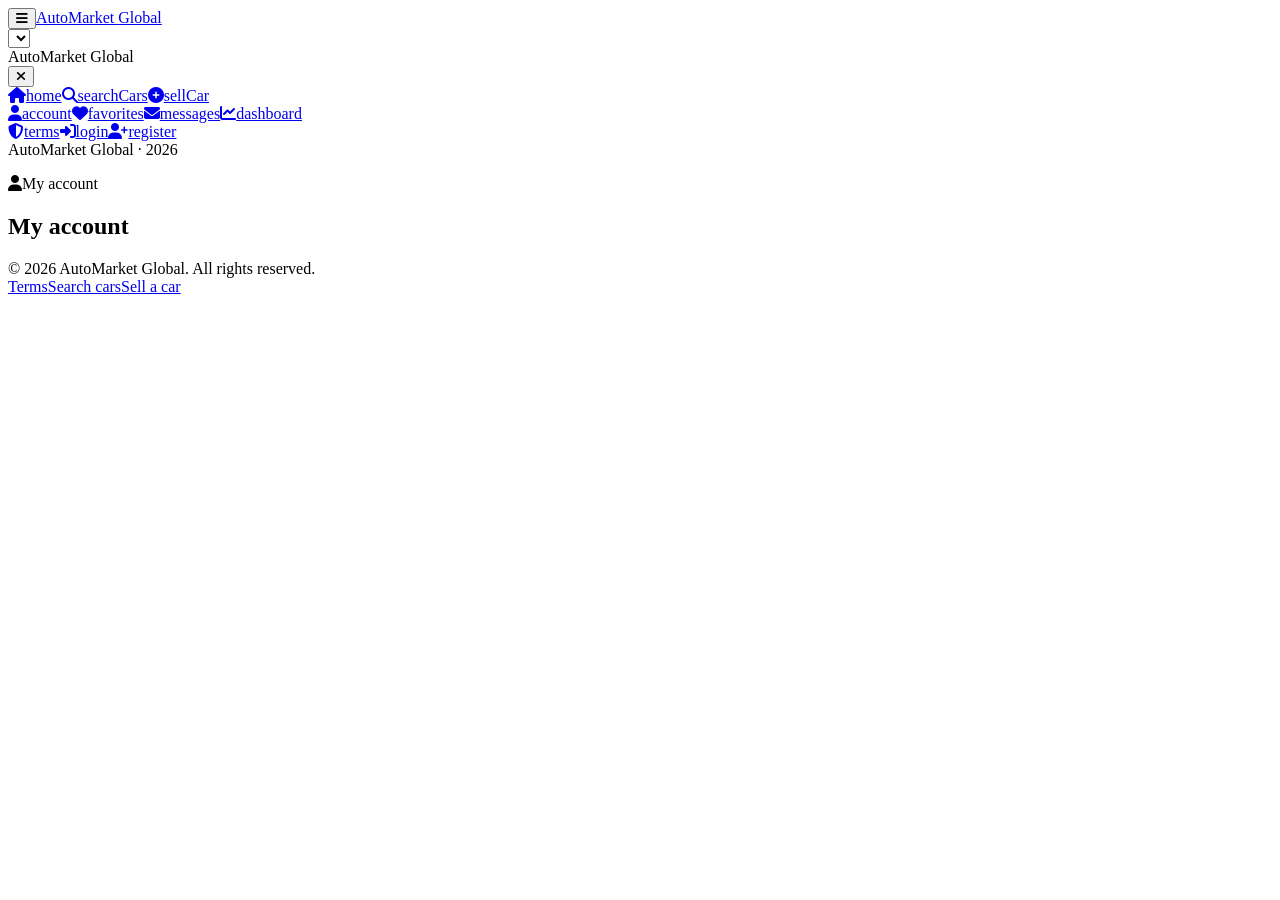
==== account.html @ 90300fc5 "Add files via upload" ====
<!DOCTYPE html><html lang="en" dir="ltr"><head><meta charset="UTF-8"><meta name="viewport" content="width=device-width, initial-scale=1.0"><title>My Account | AutoMarket Global</title><meta name="description" content="AutoMarket Global car marketplace by country."><link rel="stylesheet" href="assets/css/style.css"><link rel="stylesheet" href="https://cdnjs.cloudflare.com/ajax/libs/font-awesome/6.5.2/css/all.min.css"></head><body><header class="site-topbar"><div class="site-topbar-inner"><div class="topbar-left"><button class="menu-toggle" id="menuToggle" type="button" aria-label="Open menu" aria-controls="sidebar" aria-expanded="false"><i class="fa-solid fa-bars"></i></button><a class="logo" href="index.html" aria-label="AutoMarket Global home">AutoMarket <span>Global</span></a></div><div class="topbar-right"><select class="country-select" id="countrySelect" aria-label="Choose country"></select></div></div></header><div class="sidebar-backdrop" id="sidebarBackdrop"></div><aside class="sidebar" id="sidebar" aria-label="Main menu"><div class="sidebar-header"><div class="sidebar-title">AutoMarket <span>Global</span></div><button class="sidebar-close" id="sidebarClose" type="button" aria-label="Close menu"><i class="fa-solid fa-xmark"></i></button></div><nav class="sidebar-nav" aria-label="Main navigation"><a class="sidebar-link" href="index.html"><i class="fa-solid fa-house"></i><span data-i18n="home">home</span></a><a class="sidebar-link" href="search.html"><i class="fa-solid fa-magnifying-glass"></i><span data-i18n="searchCars">searchCars</span></a><a class="sidebar-link" href="sell.html"><i class="fa-solid fa-circle-plus"></i><span data-i18n="sellCar">sellCar</span></a><div class="sidebar-divider"></div><a class="sidebar-link active" href="account.html"><i class="fa-solid fa-user"></i><span data-i18n="account">account</span></a><a class="sidebar-link" href="favorites.html"><i class="fa-solid fa-heart"></i><span data-i18n="favorites">favorites</span></a><a class="sidebar-link" href="messages.html"><i class="fa-solid fa-envelope"></i><span data-i18n="messages">messages</span></a><a class="sidebar-link" href="dashboard.html"><i class="fa-solid fa-chart-line"></i><span data-i18n="dashboard">dashboard</span></a><div class="sidebar-divider"></div><a class="sidebar-link" href="terms.html"><i class="fa-solid fa-shield-halved"></i><span data-i18n="terms">terms</span></a><a class="sidebar-link" href="login.html"><i class="fa-solid fa-right-to-bracket"></i><span data-i18n="login">login</span></a><a class="sidebar-link" href="register.html"><i class="fa-solid fa-user-plus"></i><span data-i18n="register">register</span></a></nav><div class="sidebar-footer">AutoMarket Global · 2026</div></aside><main class="page"><section class="page-header"><p class="eyebrow"><i class="fa-solid fa-user"></i><span data-i18n="account">My account</span></p><h1 data-i18n="accountTitle">My account</h1></section><section class="panel-card" id="accountBox"></section></main><footer class="site-footer"><div class="site-footer-inner"><div>© 2026 AutoMarket Global. All rights reserved.</div><div class="footer-links"><a href="terms.html" data-i18n="terms">Terms</a><a href="search.html" data-i18n="searchCars">Search cars</a><a href="sell.html" data-i18n="sellCar">Sell a car</a></div></div></footer><script src="assets/js/core.js"></script></body></html>
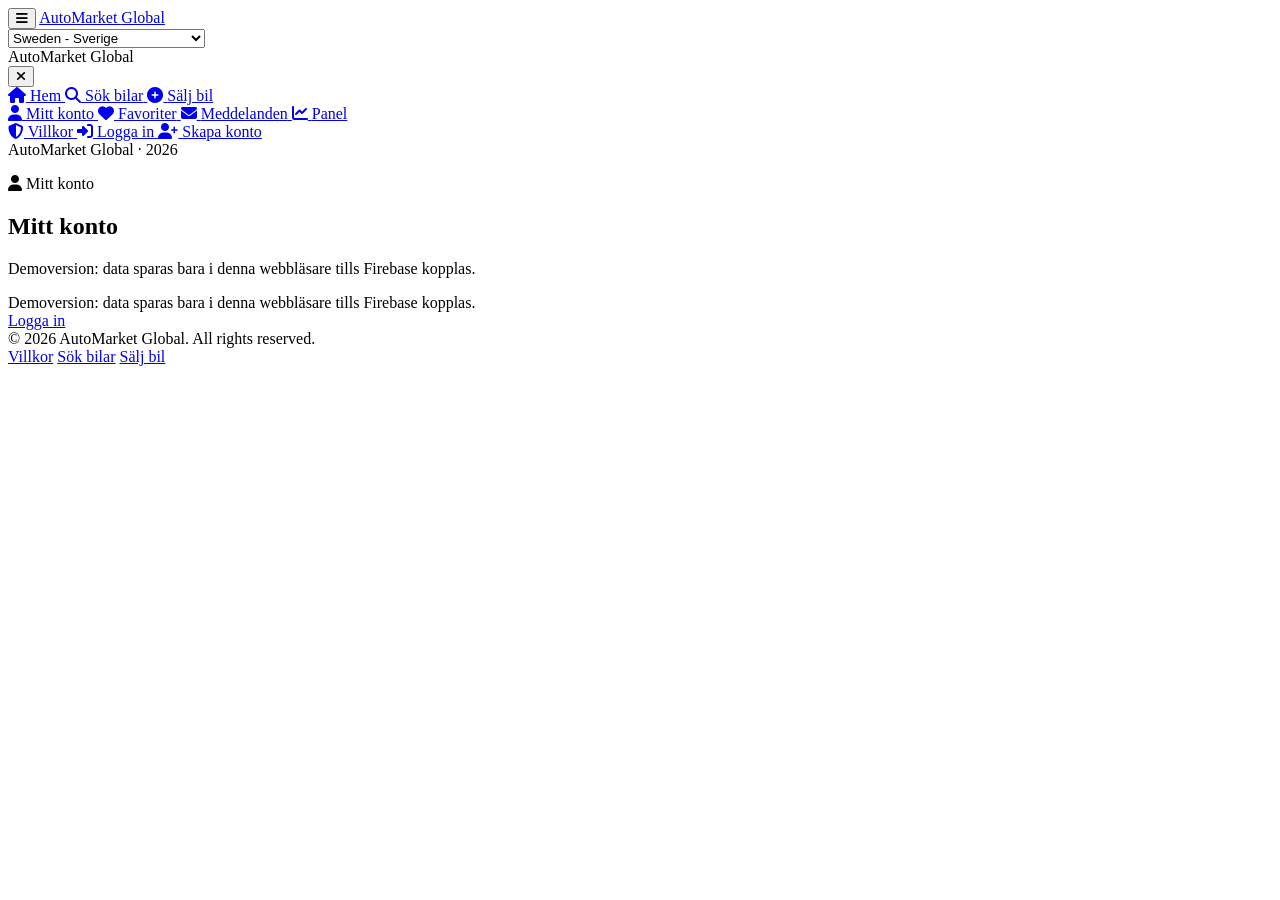
==== commit 83ae3761: "Update account.html" ====
--- a/account.html
+++ b/account.html
@@ -1 +1,171 @@
-<!DOCTYPE html><html lang="en" dir="ltr"><head><meta charset="UTF-8"><meta name="viewport" content="width=device-width, initial-scale=1.0"><title>My Account | AutoMarket Global</title><meta name="description" content="AutoMarket Global car marketplace by country."><link rel="stylesheet" href="assets/css/style.css"><link rel="stylesheet" href="https://cdnjs.cloudflare.com/ajax/libs/font-awesome/6.5.2/css/all.min.css"></head><body><header class="site-topbar"><div class="site-topbar-inner"><div class="topbar-left"><button class="menu-toggle" id="menuToggle" type="button" aria-label="Open menu" aria-controls="sidebar" aria-expanded="false"><i class="fa-solid fa-bars"></i></button><a class="logo" href="index.html" aria-label="AutoMarket Global home">AutoMarket <span>Global</span></a></div><div class="topbar-right"><select class="country-select" id="countrySelect" aria-label="Choose country"></select></div></div></header><div class="sidebar-backdrop" id="sidebarBackdrop"></div><aside class="sidebar" id="sidebar" aria-label="Main menu"><div class="sidebar-header"><div class="sidebar-title">AutoMarket <span>Global</span></div><button class="sidebar-close" id="sidebarClose" type="button" aria-label="Close menu"><i class="fa-solid fa-xmark"></i></button></div><nav class="sidebar-nav" aria-label="Main navigation"><a class="sidebar-link" href="index.html"><i class="fa-solid fa-house"></i><span data-i18n="home">home</span></a><a class="sidebar-link" href="search.html"><i class="fa-solid fa-magnifying-glass"></i><span data-i18n="searchCars">searchCars</span></a><a class="sidebar-link" href="sell.html"><i class="fa-solid fa-circle-plus"></i><span data-i18n="sellCar">sellCar</span></a><div class="sidebar-divider"></div><a class="sidebar-link active" href="account.html"><i class="fa-solid fa-user"></i><span data-i18n="account">account</span></a><a class="sidebar-link" href="favorites.html"><i class="fa-solid fa-heart"></i><span data-i18n="favorites">favorites</span></a><a class="sidebar-link" href="messages.html"><i class="fa-solid fa-envelope"></i><span data-i18n="messages">messages</span></a><a class="sidebar-link" href="dashboard.html"><i class="fa-solid fa-chart-line"></i><span data-i18n="dashboard">dashboard</span></a><div class="sidebar-divider"></div><a class="sidebar-link" href="terms.html"><i class="fa-solid fa-shield-halved"></i><span data-i18n="terms">terms</span></a><a class="sidebar-link" href="login.html"><i class="fa-solid fa-right-to-bracket"></i><span data-i18n="login">login</span></a><a class="sidebar-link" href="register.html"><i class="fa-solid fa-user-plus"></i><span data-i18n="register">register</span></a></nav><div class="sidebar-footer">AutoMarket Global · 2026</div></aside><main class="page"><section class="page-header"><p class="eyebrow"><i class="fa-solid fa-user"></i><span data-i18n="account">My account</span></p><h1 data-i18n="accountTitle">My account</h1></section><section class="panel-card" id="accountBox"></section></main><footer class="site-footer"><div class="site-footer-inner"><div>© 2026 AutoMarket Global. All rights reserved.</div><div class="footer-links"><a href="terms.html" data-i18n="terms">Terms</a><a href="search.html" data-i18n="searchCars">Search cars</a><a href="sell.html" data-i18n="sellCar">Sell a car</a></div></div></footer><script src="assets/js/core.js"></script></body></html>+<!DOCTYPE html>
+<html lang="en" dir="ltr">
+<head>
+  <meta charset="UTF-8" />
+  <meta name="viewport" content="width=device-width, initial-scale=1.0" />
+
+  <title>My Account | AutoMarket Global</title>
+
+  <meta
+    name="description"
+    content="Manage your AutoMarket Global account, listings, favorites, and messages."
+  />
+
+  <link rel="stylesheet" href="assets/css/style.css" />
+
+  <link
+    rel="stylesheet"
+    href="https://cdnjs.cloudflare.com/ajax/libs/font-awesome/6.5.2/css/all.min.css"
+  />
+</head>
+
+<body>
+  <!-- Header -->
+  <header class="site-topbar">
+    <div class="site-topbar-inner">
+      <div class="topbar-left">
+        <button
+          class="menu-toggle"
+          id="menuToggle"
+          type="button"
+          aria-label="Open menu"
+          aria-controls="sidebar"
+          aria-expanded="false"
+        >
+          <i class="fa-solid fa-bars"></i>
+        </button>
+
+        <a class="logo" href="index.html" aria-label="AutoMarket Global home">
+          AutoMarket <span>Global</span>
+        </a>
+      </div>
+
+      <div class="topbar-right">
+        <select
+          class="country-select"
+          id="countrySelect"
+          aria-label="Choose country"
+        ></select>
+      </div>
+    </div>
+  </header>
+
+  <!-- Sidebar backdrop -->
+  <div class="sidebar-backdrop" id="sidebarBackdrop"></div>
+
+  <!-- Sidebar -->
+  <aside class="sidebar" id="sidebar" aria-label="Main menu">
+    <div class="sidebar-header">
+      <div class="sidebar-title">
+        AutoMarket <span>Global</span>
+      </div>
+
+      <button
+        class="sidebar-close"
+        id="sidebarClose"
+        type="button"
+        aria-label="Close menu"
+      >
+        <i class="fa-solid fa-xmark"></i>
+      </button>
+    </div>
+
+    <nav class="sidebar-nav" aria-label="Main navigation">
+      <a class="sidebar-link" href="index.html">
+        <i class="fa-solid fa-house"></i>
+        <span data-i18n="home">Home</span>
+      </a>
+
+      <a class="sidebar-link" href="search.html">
+        <i class="fa-solid fa-magnifying-glass"></i>
+        <span data-i18n="searchCars">Search cars</span>
+      </a>
+
+      <a class="sidebar-link" href="sell.html">
+        <i class="fa-solid fa-circle-plus"></i>
+        <span data-i18n="sellCar">Sell a car</span>
+      </a>
+
+      <div class="sidebar-divider"></div>
+
+      <a class="sidebar-link active" href="account.html">
+        <i class="fa-solid fa-user"></i>
+        <span data-i18n="account">My account</span>
+      </a>
+
+      <a class="sidebar-link" href="favorites.html">
+        <i class="fa-solid fa-heart"></i>
+        <span data-i18n="favorites">Favorites</span>
+      </a>
+
+      <a class="sidebar-link" href="messages.html">
+        <i class="fa-solid fa-envelope"></i>
+        <span data-i18n="messages">Messages</span>
+      </a>
+
+      <a class="sidebar-link" href="dashboard.html">
+        <i class="fa-solid fa-chart-line"></i>
+        <span data-i18n="dashboard">Dashboard</span>
+      </a>
+
+      <div class="sidebar-divider"></div>
+
+      <a class="sidebar-link" href="terms.html">
+        <i class="fa-solid fa-shield-halved"></i>
+        <span data-i18n="terms">Terms</span>
+      </a>
+
+      <a class="sidebar-link" href="login.html">
+        <i class="fa-solid fa-right-to-bracket"></i>
+        <span data-i18n="login">Login</span>
+      </a>
+
+      <a class="sidebar-link" href="register.html">
+        <i class="fa-solid fa-user-plus"></i>
+        <span data-i18n="register">Create account</span>
+      </a>
+    </nav>
+
+    <div class="sidebar-footer">
+      AutoMarket Global · 2026
+    </div>
+  </aside>
+
+  <!-- Main page -->
+  <main class="page">
+    <section class="page-header">
+      <p class="eyebrow">
+        <i class="fa-solid fa-user"></i>
+        <span data-i18n="account">My account</span>
+      </p>
+
+      <h1 data-i18n="accountTitle">My account</h1>
+
+      <p class="subtitle" data-i18n="demoNotice">
+        Demo version: data is saved only in this browser until Firebase is connected.
+      </p>
+    </section>
+
+    <section class="panel-card" id="accountBox">
+      <!-- Account info will be loaded by core.js -->
+    </section>
+  </main>
+
+  <!-- Footer -->
+  <footer class="site-footer">
+    <div class="site-footer-inner">
+      <div>
+        © 2026 AutoMarket Global. All rights reserved.
+      </div>
+
+      <div class="footer-links">
+        <a href="terms.html" data-i18n="terms">Terms</a>
+        <a href="search.html" data-i18n="searchCars">Search cars</a>
+        <a href="sell.html" data-i18n="sellCar">Sell a car</a>
+      </div>
+    </div>
+  </footer>
+
+  <script src="assets/js/core.js"></script>
+</body>
+</html>
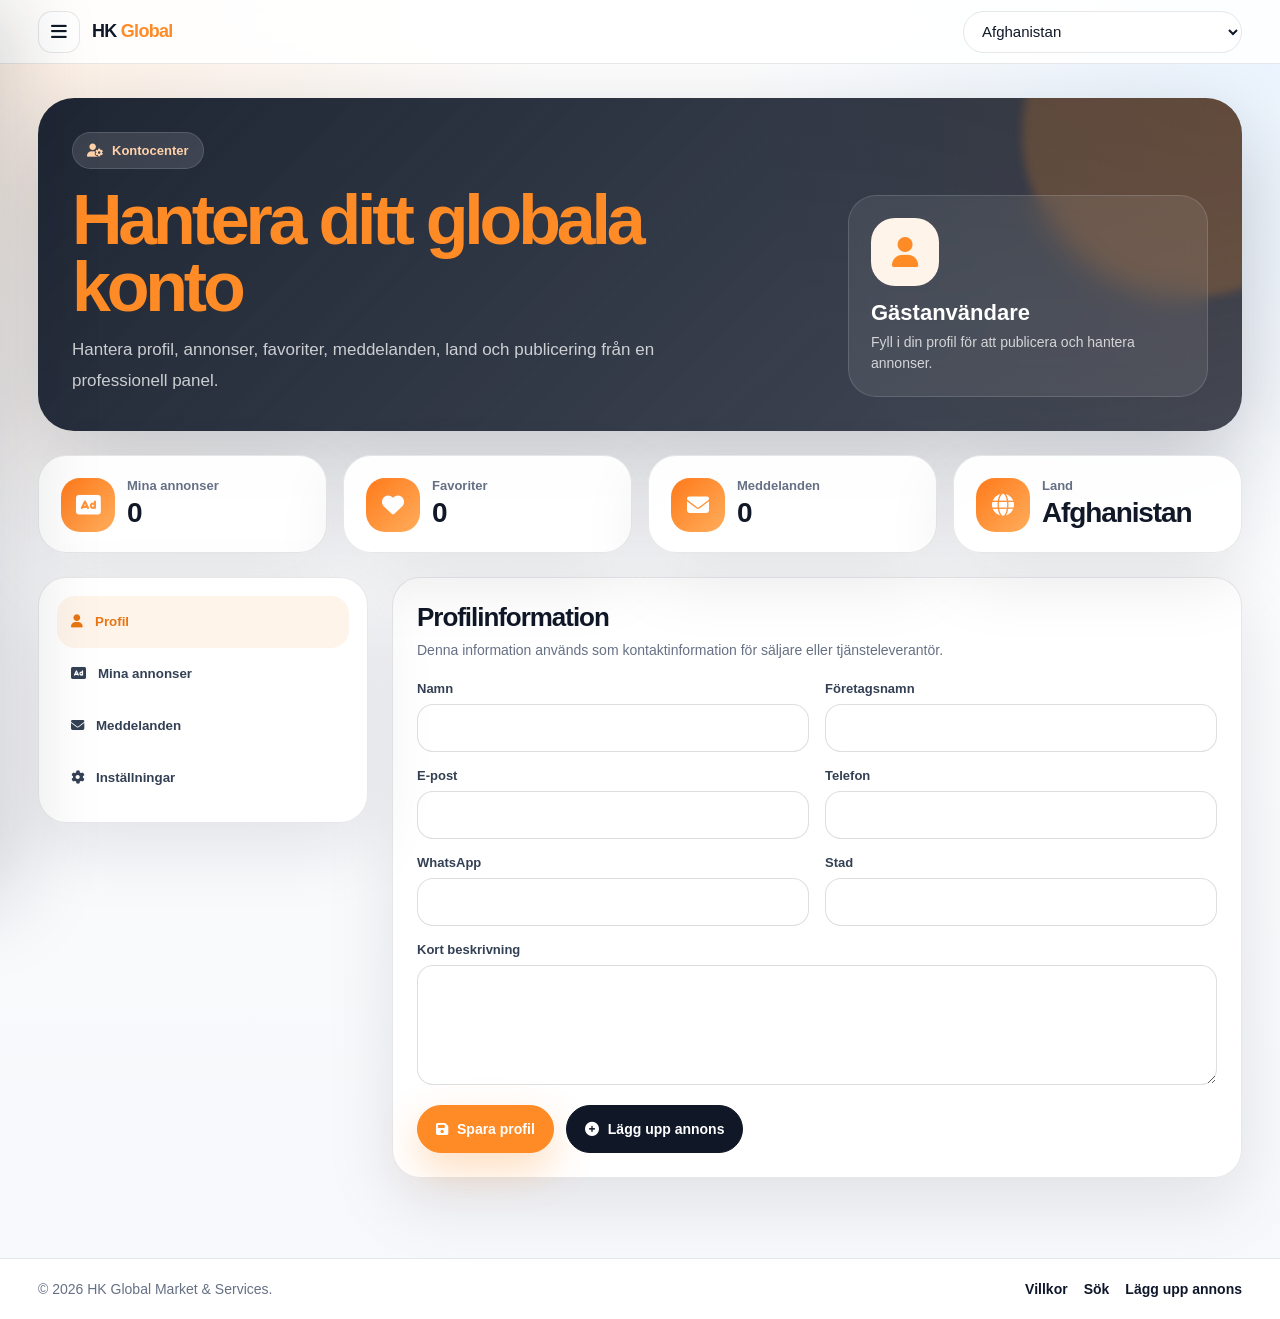
==== commit a0245cd2: "Update account.html" ====
--- a/account.html
+++ b/account.html
@@ -4,12 +4,8 @@
   <meta charset="UTF-8" />
   <meta name="viewport" content="width=device-width, initial-scale=1.0" />
 
-  <title>My Account | AutoMarket Global</title>
-
-  <meta
-    name="description"
-    content="Manage your AutoMarket Global account, listings, favorites, and messages."
-  />
+  <title>My Account | HK Global Market & Services</title>
+  <meta name="description" content="Manage profile, ads, messages, favorites, and account settings." />
 
   <link rel="stylesheet" href="assets/css/style.css" />
 
@@ -17,60 +13,731 @@
     rel="stylesheet"
     href="https://cdnjs.cloudflare.com/ajax/libs/font-awesome/6.5.2/css/all.min.css"
   />
+
+  <style>
+    :root {
+      --orange: #ff8b26;
+      --orange-dark: #e87512;
+      --dark: #101828;
+      --muted: #667085;
+      --line: rgba(16, 24, 40, 0.1);
+      --soft: #f8fafc;
+      --white: #ffffff;
+      --shadow: 0 24px 70px rgba(16, 24, 40, 0.1);
+      --radius: 28px;
+    }
+
+    * {
+      box-sizing: border-box;
+    }
+
+    body {
+      margin: 0;
+      font-family: Arial, Helvetica, sans-serif;
+      background:
+        radial-gradient(circle at top left, rgba(255, 139, 38, 0.12), transparent 30%),
+        radial-gradient(circle at top right, rgba(46, 144, 250, 0.1), transparent 30%),
+        linear-gradient(180deg, #ffffff 0%, #f7f8fb 100%);
+      color: var(--dark);
+    }
+
+    body[dir="rtl"] {
+      direction: rtl;
+      text-align: right;
+    }
+
+    a {
+      color: inherit;
+      text-decoration: none;
+    }
+
+    button,
+    input,
+    select,
+    textarea {
+      font-family: inherit;
+    }
+
+    .topbar {
+      position: sticky;
+      top: 0;
+      z-index: 50;
+      height: 64px;
+      background: rgba(255, 255, 255, 0.88);
+      backdrop-filter: blur(18px);
+      border-bottom: 1px solid var(--line);
+    }
+
+    .topbar-inner {
+      height: 100%;
+      max-width: 1240px;
+      margin: 0 auto;
+      padding: 0 18px;
+      display: flex;
+      align-items: center;
+      justify-content: space-between;
+      gap: 14px;
+    }
+
+    .top-left,
+    .top-right {
+      display: flex;
+      align-items: center;
+      gap: 12px;
+    }
+
+    .menu-toggle,
+    .sidebar-close {
+      width: 42px;
+      height: 42px;
+      border-radius: 14px;
+      border: 1px solid var(--line);
+      background: #fff;
+      cursor: pointer;
+      display: grid;
+      place-items: center;
+      color: var(--dark);
+    }
+
+    .brand {
+      font-size: 18px;
+      font-weight: 900;
+      letter-spacing: -0.04em;
+      white-space: nowrap;
+    }
+
+    .brand span {
+      color: var(--orange);
+    }
+
+    .top-country {
+      min-width: 220px;
+      max-width: 320px;
+      height: 42px;
+      border-radius: 999px;
+      border: 1px solid var(--line);
+      padding: 0 14px;
+      background: #fff;
+      color: var(--dark);
+      outline: none;
+    }
+
+    .sidebar-backdrop {
+      position: fixed;
+      inset: 0;
+      background: rgba(16, 24, 40, 0.42);
+      z-index: 80;
+      opacity: 0;
+      pointer-events: none;
+      transition: 0.25s ease;
+    }
+
+    .sidebar-backdrop.open {
+      opacity: 1;
+      pointer-events: auto;
+    }
+
+    .sidebar {
+      position: fixed;
+      top: 0;
+      bottom: 0;
+      left: 0;
+      width: 320px;
+      background: #fff;
+      z-index: 90;
+      transform: translateX(-105%);
+      transition: 0.25s ease;
+      box-shadow: 30px 0 80px rgba(16, 24, 40, 0.18);
+      display: flex;
+      flex-direction: column;
+    }
+
+    body[dir="rtl"] .sidebar {
+      left: auto;
+      right: 0;
+      transform: translateX(105%);
+      box-shadow: -30px 0 80px rgba(16, 24, 40, 0.18);
+    }
+
+    .sidebar.open {
+      transform: translateX(0);
+    }
+
+    .sidebar-header {
+      padding: 20px;
+      border-bottom: 1px solid var(--line);
+      display: flex;
+      align-items: center;
+      justify-content: space-between;
+    }
+
+    .sidebar-title {
+      font-size: 20px;
+      font-weight: 900;
+    }
+
+    .sidebar-title span {
+      color: var(--orange);
+    }
+
+    .sidebar-nav {
+      padding: 18px;
+      display: grid;
+      gap: 8px;
+      overflow: auto;
+    }
+
+    .sidebar-link {
+      display: flex;
+      align-items: center;
+      gap: 12px;
+      padding: 13px 14px;
+      border-radius: 16px;
+      color: #344054;
+      font-weight: 800;
+    }
+
+    .sidebar-link:hover,
+    .sidebar-link.active {
+      background: #fff4ea;
+      color: var(--orange-dark);
+    }
+
+    .sidebar-divider {
+      height: 1px;
+      background: var(--line);
+      margin: 8px 0;
+    }
+
+    .sidebar-footer {
+      margin-top: auto;
+      padding: 18px 20px;
+      border-top: 1px solid var(--line);
+      color: var(--muted);
+      font-size: 13px;
+    }
+
+    .page {
+      max-width: 1240px;
+      margin: 0 auto;
+      padding: 34px 18px 80px;
+    }
+
+    .hero {
+      border-radius: 36px;
+      background:
+        linear-gradient(135deg, rgba(16, 24, 40, 0.94), rgba(16, 24, 40, 0.78)),
+        radial-gradient(circle at top right, rgba(255, 139, 38, 0.35), transparent 38%);
+      color: #fff;
+      padding: 34px;
+      box-shadow: 0 32px 90px rgba(16, 24, 40, 0.24);
+      display: grid;
+      grid-template-columns: minmax(0, 1fr) 360px;
+      gap: 24px;
+      align-items: end;
+      overflow: hidden;
+      position: relative;
+      margin-bottom: 24px;
+    }
+
+    .hero::after {
+      content: "";
+      position: absolute;
+      width: 330px;
+      height: 330px;
+      border-radius: 50%;
+      right: -110px;
+      top: -130px;
+      background: rgba(255, 139, 38, 0.2);
+      filter: blur(4px);
+    }
+
+    body[dir="rtl"] .hero::after {
+      right: auto;
+      left: -110px;
+    }
+
+    .hero-content,
+    .profile-mini {
+      position: relative;
+      z-index: 2;
+    }
+
+    .badge {
+      display: inline-flex;
+      align-items: center;
+      gap: 9px;
+      padding: 10px 14px;
+      border-radius: 999px;
+      background: rgba(255, 255, 255, 0.12);
+      color: #ffd2aa;
+      font-size: 13px;
+      font-weight: 900;
+      margin-bottom: 18px;
+    }
+
+    .hero h1 {
+      margin: 0 0 14px;
+      font-size: clamp(34px, 6vw, 70px);
+      line-height: 0.96;
+      letter-spacing: -0.06em;
+    }
+
+    .hero h1 span {
+      color: var(--orange);
+    }
+
+    .hero p {
+      margin: 0;
+      color: rgba(255, 255, 255, 0.76);
+      line-height: 1.8;
+      font-size: 17px;
+      max-width: 720px;
+    }
+
+    .profile-mini {
+      border: 1px solid rgba(255, 255, 255, 0.14);
+      background: rgba(255, 255, 255, 0.08);
+      border-radius: 28px;
+      padding: 22px;
+      backdrop-filter: blur(14px);
+    }
+
+    .avatar {
+      width: 68px;
+      height: 68px;
+      border-radius: 24px;
+      background: #fff4ea;
+      color: var(--orange);
+      display: grid;
+      place-items: center;
+      font-size: 30px;
+      margin-bottom: 14px;
+    }
+
+    .profile-mini h2 {
+      margin: 0 0 6px;
+      font-size: 22px;
+    }
+
+    .profile-mini p {
+      font-size: 14px;
+      line-height: 1.5;
+    }
+
+    .stats-grid {
+      display: grid;
+      grid-template-columns: repeat(4, minmax(0, 1fr));
+      gap: 16px;
+      margin-bottom: 24px;
+    }
+
+    .stat-card,
+    .panel {
+      background: rgba(255, 255, 255, 0.94);
+      border: 1px solid var(--line);
+      border-radius: var(--radius);
+      box-shadow: var(--shadow);
+    }
+
+    .stat-card {
+      padding: 22px;
+      display: flex;
+      align-items: center;
+      gap: 14px;
+    }
+
+    .stat-icon {
+      width: 52px;
+      height: 52px;
+      border-radius: 18px;
+      background: #fff4ea;
+      color: var(--orange);
+      display: grid;
+      place-items: center;
+      font-size: 22px;
+      flex: 0 0 auto;
+    }
+
+    .stat-card span {
+      display: block;
+      color: var(--muted);
+      font-size: 13px;
+      font-weight: 800;
+      margin-bottom: 4px;
+    }
+
+    .stat-card strong {
+      font-size: 28px;
+      letter-spacing: -0.04em;
+    }
+
+    .account-layout {
+      display: grid;
+      grid-template-columns: 330px minmax(0, 1fr);
+      gap: 24px;
+      align-items: start;
+    }
+
+    .tabs-panel {
+      position: sticky;
+      top: 84px;
+      padding: 18px;
+    }
+
+    .tab-btn {
+      width: 100%;
+      min-height: 52px;
+      border: 0;
+      border-radius: 18px;
+      background: transparent;
+      color: #344054;
+      display: flex;
+      align-items: center;
+      gap: 12px;
+      padding: 0 14px;
+      cursor: pointer;
+      font-weight: 900;
+      text-align: start;
+    }
+
+    .tab-btn.active,
+    .tab-btn:hover {
+      background: #fff4ea;
+      color: var(--orange-dark);
+    }
+
+    .content-panel {
+      padding: 24px;
+      display: none;
+    }
+
+    .content-panel.active {
+      display: block;
+    }
+
+    .panel-title {
+      display: flex;
+      justify-content: space-between;
+      gap: 16px;
+      align-items: flex-start;
+      margin-bottom: 20px;
+      flex-wrap: wrap;
+    }
+
+    .panel-title h2 {
+      margin: 0 0 6px;
+      font-size: 26px;
+      letter-spacing: -0.04em;
+    }
+
+    .panel-title p {
+      margin: 0;
+      color: var(--muted);
+      line-height: 1.6;
+      font-size: 14px;
+    }
+
+    .form-grid {
+      display: grid;
+      grid-template-columns: repeat(2, minmax(0, 1fr));
+      gap: 16px;
+    }
+
+    .field {
+      display: grid;
+      gap: 8px;
+    }
+
+    .field.full {
+      grid-column: 1 / -1;
+    }
+
+    .field label {
+      font-size: 13px;
+      font-weight: 900;
+      color: #344054;
+    }
+
+    .field input,
+    .field select,
+    .field textarea {
+      width: 100%;
+      border: 1px solid rgba(16, 24, 40, 0.14);
+      border-radius: 16px;
+      padding: 13px 15px;
+      min-height: 48px;
+      outline: none;
+      background: #fff;
+      color: var(--dark);
+      font-size: 14px;
+    }
+
+    .field textarea {
+      min-height: 120px;
+      resize: vertical;
+      line-height: 1.7;
+    }
+
+    .field input:focus,
+    .field select:focus,
+    .field textarea:focus {
+      border-color: var(--orange);
+      box-shadow: 0 0 0 4px rgba(255, 139, 38, 0.12);
+    }
+
+    .actions {
+      display: flex;
+      gap: 12px;
+      flex-wrap: wrap;
+      margin-top: 20px;
+    }
+
+    .btn {
+      min-height: 48px;
+      border-radius: 999px;
+      border: 1px solid var(--line);
+      padding: 0 18px;
+      display: inline-flex;
+      align-items: center;
+      justify-content: center;
+      gap: 9px;
+      cursor: pointer;
+      font-weight: 900;
+      background: #fff;
+      color: var(--dark);
+    }
+
+    .btn.primary {
+      background: var(--orange);
+      border-color: var(--orange);
+      color: #fff;
+      box-shadow: 0 16px 40px rgba(255, 139, 38, 0.3);
+    }
+
+    .btn.dark {
+      background: var(--dark);
+      border-color: var(--dark);
+      color: #fff;
+    }
+
+    .btn.danger {
+      background: #fef3f2;
+      color: #b42318;
+      border-color: #fecdca;
+    }
+
+    .message {
+      display: none;
+      padding: 14px 16px;
+      border-radius: 16px;
+      margin-bottom: 18px;
+      font-weight: 900;
+      line-height: 1.5;
+    }
+
+    .message.show {
+      display: block;
+    }
+
+    .message.success {
+      background: #ecfdf3;
+      color: #027a48;
+      border: 1px solid #abefc6;
+    }
+
+    .message.error {
+      background: #fef3f2;
+      color: #b42318;
+      border: 1px solid #fecdca;
+    }
+
+    .ads-list,
+    .messages-list {
+      display: grid;
+      gap: 14px;
+    }
+
+    .ad-card,
+    .message-card {
+      border: 1px solid var(--line);
+      border-radius: 22px;
+      background: #fff;
+      padding: 16px;
+      display: grid;
+      grid-template-columns: 72px minmax(0, 1fr) auto;
+      gap: 14px;
+      align-items: center;
+    }
+
+    .ad-icon,
+    .message-icon {
+      width: 72px;
+      height: 72px;
+      border-radius: 20px;
+      background: #fff4ea;
+      color: var(--orange);
+      display: grid;
+      place-items: center;
+      font-size: 28px;
+    }
+
+    .ad-card h3,
+    .message-card h3 {
+      margin: 0 0 6px;
+      font-size: 18px;
+    }
+
+    .ad-card p,
+    .message-card p {
+      margin: 0;
+      color: var(--muted);
+      line-height: 1.5;
+      font-size: 14px;
+    }
+
+    .ad-price {
+      font-weight: 950;
+      color: var(--orange);
+      white-space: nowrap;
+    }
+
+    .empty-box {
+      border: 1px dashed rgba(16, 24, 40, 0.18);
+      background: #fff;
+      border-radius: 24px;
+      padding: 34px;
+      text-align: center;
+      color: var(--muted);
+    }
+
+    .empty-box i {
+      display: block;
+      color: var(--orange);
+      font-size: 42px;
+      margin-bottom: 12px;
+    }
+
+    .empty-box h3 {
+      margin: 0 0 8px;
+      color: var(--dark);
+      font-size: 22px;
+    }
+
+    .empty-box p {
+      margin: 0 0 18px;
+      line-height: 1.7;
+    }
+
+    .footer {
+      border-top: 1px solid var(--line);
+      background: #fff;
+      color: var(--muted);
+    }
+
+    .footer-inner {
+      max-width: 1240px;
+      margin: 0 auto;
+      padding: 22px 18px;
+      display: flex;
+      justify-content: space-between;
+      gap: 14px;
+      flex-wrap: wrap;
+      font-size: 14px;
+    }
+
+    .footer-links {
+      display: flex;
+      gap: 16px;
+      font-weight: 800;
+      color: var(--dark);
+    }
+
+    body.menu-open {
+      overflow: hidden;
+    }
+
+    @media (max-width: 980px) {
+      .hero,
+      .account-layout {
+        grid-template-columns: 1fr;
+      }
+
+      .tabs-panel {
+        position: static;
+      }
+
+      .stats-grid {
+        grid-template-columns: repeat(2, minmax(0, 1fr));
+      }
+    }
+
+    @media (max-width: 620px) {
+      .top-country {
+        min-width: 150px;
+        max-width: 180px;
+        font-size: 12px;
+      }
+
+      .brand {
+        font-size: 15px;
+      }
+
+      .page {
+        padding-top: 24px;
+      }
+
+      .hero {
+        padding: 22px;
+        border-radius: 28px;
+      }
+
+      .stats-grid,
+      .form-grid {
+        grid-template-columns: 1fr;
+      }
+
+      .ad-card,
+      .message-card {
+        grid-template-columns: 1fr;
+      }
+
+      .ad-price {
+        white-space: normal;
+      }
+    }
+  </style>
 </head>
 
 <body>
-  <!-- Header -->
-  <header class="site-topbar">
-    <div class="site-topbar-inner">
-      <div class="topbar-left">
-        <button
-          class="menu-toggle"
-          id="menuToggle"
-          type="button"
-          aria-label="Open menu"
-          aria-controls="sidebar"
-          aria-expanded="false"
-        >
+  <header class="topbar">
+    <div class="topbar-inner">
+      <div class="top-left">
+        <button class="menu-toggle" id="menuToggle" type="button" aria-label="Open menu">
           <i class="fa-solid fa-bars"></i>
         </button>
 
-        <a class="logo" href="index.html" aria-label="AutoMarket Global home">
-          AutoMarket <span>Global</span>
-        </a>
+        <a class="brand" href="index.html">HK <span>Global</span></a>
       </div>
 
-      <div class="topbar-right">
-        <select
-          class="country-select"
-          id="countrySelect"
-          aria-label="Choose country"
-        ></select>
+      <div class="top-right">
+        <select class="top-country" id="countrySelect" aria-label="Choose country"></select>
       </div>
     </div>
   </header>
 
-  <!-- Sidebar backdrop -->
   <div class="sidebar-backdrop" id="sidebarBackdrop"></div>
 
-  <!-- Sidebar -->
-  <aside class="sidebar" id="sidebar" aria-label="Main menu">
+  <aside class="sidebar" id="sidebar">
     <div class="sidebar-header">
-      <div class="sidebar-title">
-        AutoMarket <span>Global</span>
-      </div>
-
-      <button
-        class="sidebar-close"
-        id="sidebarClose"
-        type="button"
-        aria-label="Close menu"
-      >
+      <div class="sidebar-title">HK <span>Global</span></div>
+
+      <button class="sidebar-close" id="sidebarClose" type="button" aria-label="Close menu">
         <i class="fa-solid fa-xmark"></i>
       </button>
     </div>
 
-    <nav class="sidebar-nav" aria-label="Main navigation">
+    <nav class="sidebar-nav">
       <a class="sidebar-link" href="index.html">
         <i class="fa-solid fa-house"></i>
         <span data-i18n="home">Home</span>
@@ -78,15 +745,13 @@
 
       <a class="sidebar-link" href="search.html">
         <i class="fa-solid fa-magnifying-glass"></i>
-        <span data-i18n="searchCars">Search cars</span>
+        <span data-i18n="search">Search</span>
       </a>
 
       <a class="sidebar-link" href="sell.html">
         <i class="fa-solid fa-circle-plus"></i>
-        <span data-i18n="sellCar">Sell a car</span>
+        <span data-i18n="postAd">Post ad</span>
       </a>
-
-      <div class="sidebar-divider"></div>
 
       <a class="sidebar-link active" href="account.html">
         <i class="fa-solid fa-user"></i>
@@ -126,46 +791,735 @@
       </a>
     </nav>
 
-    <div class="sidebar-footer">
-      AutoMarket Global · 2026
-    </div>
+    <div class="sidebar-footer">HK Global Market & Services · 2026</div>
   </aside>
 
-  <!-- Main page -->
   <main class="page">
-    <section class="page-header">
-      <p class="eyebrow">
-        <i class="fa-solid fa-user"></i>
-        <span data-i18n="account">My account</span>
-      </p>
-
-      <h1 data-i18n="accountTitle">My account</h1>
-
-      <p class="subtitle" data-i18n="demoNotice">
-        Demo version: data is saved only in this browser until Firebase is connected.
-      </p>
+    <section class="hero">
+      <div class="hero-content">
+        <div class="badge">
+          <i class="fa-solid fa-user-gear"></i>
+          <span data-i18n="accountCenter">Account center</span>
+        </div>
+
+        <h1>
+          <span data-i18n="heroTitleA">Manage your</span>
+          <span data-i18n="heroTitleB">global account</span>
+        </h1>
+
+        <p data-i18n="heroText">
+          Control your profile, ads, favorites, messages, country, and publishing activity from one professional dashboard.
+        </p>
+      </div>
+
+      <div class="profile-mini">
+        <div class="avatar">
+          <i class="fa-solid fa-user"></i>
+        </div>
+
+        <h2 id="miniName">Guest user</h2>
+        <p id="miniInfo">Complete your profile to publish and manage ads.</p>
+      </div>
     </section>
 
-    <section class="panel-card" id="accountBox">
-      <!-- Account info will be loaded by core.js -->
+    <section class="stats-grid">
+      <div class="stat-card">
+        <div class="stat-icon">
+          <i class="fa-solid fa-rectangle-ad"></i>
+        </div>
+        <div>
+          <span data-i18n="myAds">My ads</span>
+          <strong id="adsCount">0</strong>
+        </div>
+      </div>
+
+      <div class="stat-card">
+        <div class="stat-icon">
+          <i class="fa-solid fa-heart"></i>
+        </div>
+        <div>
+          <span data-i18n="favorites">Favorites</span>
+          <strong id="favoritesCount">0</strong>
+        </div>
+      </div>
+
+      <div class="stat-card">
+        <div class="stat-icon">
+          <i class="fa-solid fa-envelope"></i>
+        </div>
+        <div>
+          <span data-i18n="messages">Messages</span>
+          <strong id="messagesCount">0</strong>
+        </div>
+      </div>
+
+      <div class="stat-card">
+        <div class="stat-icon">
+          <i class="fa-solid fa-globe"></i>
+        </div>
+        <div>
+          <span data-i18n="country">Country</span>
+          <strong id="countryStat">-</strong>
+        </div>
+      </div>
+    </section>
+
+    <section class="account-layout">
+      <aside class="panel tabs-panel">
+        <button class="tab-btn active" type="button" data-tab="profile">
+          <i class="fa-solid fa-user"></i>
+          <span data-i18n="profile">Profile</span>
+        </button>
+
+        <button class="tab-btn" type="button" data-tab="ads">
+          <i class="fa-solid fa-rectangle-ad"></i>
+          <span data-i18n="myAds">My ads</span>
+        </button>
+
+        <button class="tab-btn" type="button" data-tab="messages">
+          <i class="fa-solid fa-envelope"></i>
+          <span data-i18n="messages">Messages</span>
+        </button>
+
+        <button class="tab-btn" type="button" data-tab="settings">
+          <i class="fa-solid fa-gear"></i>
+          <span data-i18n="settings">Settings</span>
+        </button>
+      </aside>
+
+      <section class="panel content-panel active" id="profilePanel">
+        <div class="panel-title">
+          <div>
+            <h2 data-i18n="profileTitle">Profile information</h2>
+            <p data-i18n="profileText">This information is used as seller or service provider contact information.</p>
+          </div>
+        </div>
+
+        <div class="message" id="profileMessage"></div>
+
+        <form id="profileForm">
+          <div class="form-grid">
+            <div class="field">
+              <label for="name" data-i18n="name">Name</label>
+              <input id="name" name="name" type="text" />
+            </div>
+
+            <div class="field">
+              <label for="businessName" data-i18n="businessName">Business name</label>
+              <input id="businessName" name="businessName" type="text" />
+            </div>
+
+            <div class="field">
+              <label for="email" data-i18n="email">Email</label>
+              <input id="email" name="email" type="email" />
+            </div>
+
+            <div class="field">
+              <label for="phone" data-i18n="phone">Phone</label>
+              <input id="phone" name="phone" type="tel" />
+            </div>
+
+            <div class="field">
+              <label for="whatsapp">WhatsApp</label>
+              <input id="whatsapp" name="whatsapp" type="tel" />
+            </div>
+
+            <div class="field">
+              <label for="city" data-i18n="city">City</label>
+              <input id="city" name="city" type="text" />
+            </div>
+
+            <div class="field full">
+              <label for="bio" data-i18n="bio">Short description</label>
+              <textarea id="bio" name="bio"></textarea>
+            </div>
+          </div>
+
+          <div class="actions">
+            <button class="btn primary" type="submit">
+              <i class="fa-solid fa-floppy-disk"></i>
+              <span data-i18n="saveProfile">Save profile</span>
+            </button>
+
+            <a class="btn dark" href="sell.html">
+              <i class="fa-solid fa-circle-plus"></i>
+              <span data-i18n="postAd">Post ad</span>
+            </a>
+          </div>
+        </form>
+      </section>
+
+      <section class="panel content-panel" id="adsPanel">
+        <div class="panel-title">
+          <div>
+            <h2 data-i18n="myAdsTitle">My published ads</h2>
+            <p data-i18n="myAdsText">Ads saved on this browser will appear here.</p>
+          </div>
+
+          <a class="btn primary" href="sell.html">
+            <i class="fa-solid fa-plus"></i>
+            <span data-i18n="newAd">New ad</span>
+          </a>
+        </div>
+
+        <div class="ads-list" id="adsList"></div>
+      </section>
+
+      <section class="panel content-panel" id="messagesPanel">
+        <div class="panel-title">
+          <div>
+            <h2 data-i18n="messagesTitle">Messages</h2>
+            <p data-i18n="messagesText">Contact requests and customer messages will appear here.</p>
+          </div>
+        </div>
+
+        <div class="messages-list" id="messagesList"></div>
+      </section>
+
+      <section class="panel content-panel" id="settingsPanel">
+        <div class="panel-title">
+          <div>
+            <h2 data-i18n="settingsTitle">Account settings</h2>
+            <p data-i18n="settingsText">Manage local data, preferred country, and browser-saved account information.</p>
+          </div>
+        </div>
+
+        <div class="message" id="settingsMessage"></div>
+
+        <div class="form-grid">
+          <div class="field">
+            <label for="settingsCountry" data-i18n="country">Country</label>
+            <select id="settingsCountry"></select>
+          </div>
+
+          <div class="field">
+            <label for="settingsLanguage" data-i18n="language">Language</label>
+            <select id="settingsLanguage">
+              <option value="en">English</option>
+              <option value="ar">العربية</option>
+              <option value="sv">Svenska</option>
+            </select>
+          </div>
+        </div>
+
+        <div class="actions">
+          <button class="btn primary" id="saveSettingsBtn" type="button">
+            <i class="fa-solid fa-floppy-disk"></i>
+            <span data-i18n="saveSettings">Save settings</span>
+          </button>
+
+          <button class="btn danger" id="clearAccountBtn" type="button">
+            <i class="fa-solid fa-trash"></i>
+            <span data-i18n="clearAccount">Clear account data</span>
+          </button>
+        </div>
+      </section>
     </section>
   </main>
 
-  <!-- Footer -->
-  <footer class="site-footer">
-    <div class="site-footer-inner">
-      <div>
-        © 2026 AutoMarket Global. All rights reserved.
-      </div>
+  <footer class="footer">
+    <div class="footer-inner">
+      <div>© 2026 HK Global Market & Services.</div>
 
       <div class="footer-links">
         <a href="terms.html" data-i18n="terms">Terms</a>
-        <a href="search.html" data-i18n="searchCars">Search cars</a>
-        <a href="sell.html" data-i18n="sellCar">Sell a car</a>
+        <a href="search.html" data-i18n="search">Search</a>
+        <a href="sell.html" data-i18n="postAd">Post ad</a>
       </div>
     </div>
   </footer>
 
-  <script src="assets/js/core.js"></script>
+  <script src="assets/js/countries.js"></script>
+
+  <script>
+    (function () {
+      "use strict";
+
+      const STORAGE = {
+        country: "amg_country_code",
+        countryLabel: "amg_country_label",
+        lang: "amg_country_lang",
+        user: "hk_global_user",
+        listings: "hk_global_market_listings",
+        favorites: "hk_global_favorites",
+        messages: "hk_global_messages"
+      };
+
+      const $ = (selector, scope = document) => scope.querySelector(selector);
+      const $$ = (selector, scope = document) => Array.from(scope.querySelectorAll(selector));
+
+      const FALLBACK_COUNTRIES = [
+        { code: "SE", labels: { en: "Sweden", ar: "السويد", sv: "Sverige" }, lang: "sv", currency: "SEK" },
+        { code: "DE", labels: { en: "Germany", ar: "ألمانيا", sv: "Tyskland" }, lang: "de", currency: "EUR" },
+        { code: "SY", labels: { en: "Syria", ar: "سوريا", sv: "Syrien" }, lang: "ar", currency: "USD" },
+        { code: "TR", labels: { en: "Türkiye", ar: "تركيا", sv: "Turkiet" }, lang: "tr", currency: "TRY" },
+        { code: "AE", labels: { en: "United Arab Emirates", ar: "الإمارات", sv: "Förenade Arabemiraten" }, lang: "ar", currency: "AED" }
+      ];
+
+      const DICT = {
+        en: {
+          home: "Home", search: "Search", postAd: "Post ad", account: "My account",
+          favorites: "Favorites", messages: "Messages", dashboard: "Dashboard",
+          terms: "Terms", login: "Login", register: "Create account",
+          accountCenter: "Account center", heroTitleA: "Manage your", heroTitleB: "global account",
+          heroText: "Control your profile, ads, favorites, messages, country, and publishing activity from one professional dashboard.",
+          myAds: "My ads", country: "Country", profile: "Profile", settings: "Settings",
+          profileTitle: "Profile information", profileText: "This information is used as seller or service provider contact information.",
+          name: "Name", businessName: "Business name", email: "Email", phone: "Phone", city: "City",
+          bio: "Short description", saveProfile: "Save profile", myAdsTitle: "My published ads",
+          myAdsText: "Ads saved on this browser will appear here.", newAd: "New ad",
+          messagesTitle: "Messages", messagesText: "Contact requests and customer messages will appear here.",
+          settingsTitle: "Account settings", settingsText: "Manage local data, preferred country, and browser-saved account information.",
+          language: "Language", saveSettings: "Save settings", clearAccount: "Clear account data",
+          saved: "Saved successfully.", cleared: "Account data cleared.", noAds: "No ads yet",
+          noAdsText: "Publish your first ad to see it here.", noMessages: "No messages yet",
+          noMessagesText: "Messages from visitors will appear here.", view: "View", edit: "Edit",
+          guest: "Guest user", completeProfile: "Complete your profile to publish and manage ads."
+        },
+
+        ar: {
+          home: "الرئيسية", search: "البحث", postAd: "نشر إعلان", account: "حسابي",
+          favorites: "المفضلة", messages: "الرسائل", dashboard: "لوحة التحكم",
+          terms: "الشروط", login: "تسجيل الدخول", register: "إنشاء حساب",
+          accountCenter: "مركز الحساب", heroTitleA: "إدارة", heroTitleB: "حسابك العالمي",
+          heroText: "تحكم بالملف الشخصي والإعلانات والمفضلة والرسائل والدولة ونشاط النشر من لوحة واحدة احترافية.",
+          myAds: "إعلاناتي", country: "الدولة", profile: "الملف الشخصي", settings: "الإعدادات",
+          profileTitle: "معلومات الملف الشخصي", profileText: "هذه المعلومات تُستخدم كمعلومات تواصل للبائع أو مقدم الخدمة.",
+          name: "الاسم", businessName: "اسم العمل", email: "البريد الإلكتروني", phone: "الهاتف", city: "المدينة",
+          bio: "وصف مختصر", saveProfile: "حفظ الملف", myAdsTitle: "إعلاناتي المنشورة",
+          myAdsText: "الإعلانات المحفوظة في هذا المتصفح ستظهر هنا.", newAd: "إعلان جديد",
+          messagesTitle: "الرسائل", messagesText: "طلبات التواصل ورسائل العملاء ستظهر هنا.",
+          settingsTitle: "إعدادات الحساب", settingsText: "إدارة البيانات المحلية والدولة المفضلة ومعلومات الحساب المحفوظة في المتصفح.",
+          language: "اللغة", saveSettings: "حفظ الإعدادات", clearAccount: "مسح بيانات الحساب",
+          saved: "تم الحفظ بنجاح.", cleared: "تم مسح بيانات الحساب.", noAds: "لا توجد إعلانات بعد",
+          noAdsText: "انشر أول إعلان ليظهر هنا.", noMessages: "لا توجد رسائل بعد",
+          noMessagesText: "رسائل الزوار ستظهر هنا.", view: "عرض", edit: "تعديل",
+          guest: "مستخدم زائر", completeProfile: "أكمل ملفك الشخصي لنشر الإعلانات وإدارتها."
+        },
+
+        sv: {
+          home: "Hem", search: "Sök", postAd: "Lägg upp annons", account: "Mitt konto",
+          favorites: "Favoriter", messages: "Meddelanden", dashboard: "Panel",
+          terms: "Villkor", login: "Logga in", register: "Skapa konto",
+          accountCenter: "Kontocenter", heroTitleA: "Hantera ditt", heroTitleB: "globala konto",
+          heroText: "Hantera profil, annonser, favoriter, meddelanden, land och publicering från en professionell panel.",
+          myAds: "Mina annonser", country: "Land", profile: "Profil", settings: "Inställningar",
+          profileTitle: "Profilinformation", profileText: "Denna information används som kontaktinformation för säljare eller tjänsteleverantör.",
+          name: "Namn", businessName: "Företagsnamn", email: "E-post", phone: "Telefon", city: "Stad",
+          bio: "Kort beskrivning", saveProfile: "Spara profil", myAdsTitle: "Mina publicerade annonser",
+          myAdsText: "Annonser sparade i denna webbläsare visas här.", newAd: "Ny annons",
+          messagesTitle: "Meddelanden", messagesText: "Kontaktförfrågningar och kundmeddelanden visas här.",
+          settingsTitle: "Kontoinställningar", settingsText: "Hantera lokal data, valt land och kontoinformation sparad i webbläsaren.",
+          language: "Språk", saveSettings: "Spara inställningar", clearAccount: "Rensa kontodata",
+          saved: "Sparat.", cleared: "Kontodata rensad.", noAds: "Inga annonser ännu",
+          noAdsText: "Publicera din första annons för att se den här.", noMessages: "Inga meddelanden ännu",
+          noMessagesText: "Meddelanden från besökare visas här.", view: "Visa", edit: "Redigera",
+          guest: "Gästanvändare", completeProfile: "Fyll i din profil för att publicera och hantera annonser."
+        },
+
+        de: {}, tr: {}, fr: {}, es: {}, it: {}, pt: {}, nl: {}
+      };
+
+      DICT.de = DICT.en;
+      DICT.tr = DICT.en;
+      DICT.fr = DICT.en;
+      DICT.es = DICT.en;
+      DICT.it = DICT.en;
+      DICT.pt = DICT.en;
+      DICT.nl = DICT.en;
+
+      function currentLang() {
+        return String(localStorage.getItem(STORAGE.lang) || "en").slice(0, 2).toLowerCase();
+      }
+
+      function t(key) {
+        const lang = currentLang();
+        return (DICT[lang] && DICT[lang][key]) || DICT.en[key] || key;
+      }
+
+      function getCountries() {
+        const external = window.AMG_COUNTRIES || window.COUNTRIES || window.countries || [];
+        return external.length ? external : FALLBACK_COUNTRIES;
+      }
+
+      function countryCode(country) {
+        return country?.code || country?.id || country?.iso2 || country?.value || "";
+      }
+
+      function countryLang(country) {
+        return String(country?.lang || country?.language || country?.defaultLang || "en").slice(0, 2).toLowerCase();
+      }
+
+      function localText(obj, fallback = "") {
+        const lang = currentLang();
+
+        if (!obj) return fallback;
+        if (typeof obj === "string") return obj;
+
+        if (obj.labels) return obj.labels[lang] || obj.labels.en || obj.labels.ar || fallback;
+        if (obj.names) return obj.names[lang] || obj.names.en || obj.names.ar || fallback;
+
+        return obj.name || fallback;
+      }
+
+      function getCountryByCode(code) {
+        const clean = String(code || "").toUpperCase();
+        return getCountries().find((c) => String(countryCode(c)).toUpperCase() === clean) || getCountries()[0];
+      }
+
+      function readJson(key, fallback) {
+        try {
+          const value = JSON.parse(localStorage.getItem(key) || "");
+          return value || fallback;
+        } catch {
+          return fallback;
+        }
+      }
+
+      function writeJson(key, value) {
+        localStorage.setItem(key, JSON.stringify(value));
+      }
+
+      function fillCountries() {
+        const countries = getCountries();
+        const saved = localStorage.getItem(STORAGE.country) || countryCode(countries[0]);
+
+        [$("#countrySelect"), $("#settingsCountry")].filter(Boolean).forEach((select) => {
+          select.innerHTML = "";
+
+          countries.forEach((country) => {
+            const option = document.createElement("option");
+            option.value = countryCode(country);
+            option.textContent = localText(country, countryCode(country));
+            select.appendChild(option);
+          });
+
+          select.value = saved;
+        });
+      }
+
+      function applyCountry(code) {
+        const country = getCountryByCode(code);
+        const codeValue = countryCode(country);
+        const lang = countryLang(country);
+        const label = localText(country, codeValue);
+
+        localStorage.setItem(STORAGE.country, codeValue);
+        localStorage.setItem(STORAGE.countryLabel, label);
+
+        if (!localStorage.getItem(STORAGE.lang)) {
+          localStorage.setItem(STORAGE.lang, lang);
+        }
+
+        document.documentElement.lang = currentLang();
+        document.documentElement.dir = currentLang() === "ar" ? "rtl" : "ltr";
+        document.body.setAttribute("dir", currentLang() === "ar" ? "rtl" : "ltr");
+
+        fillCountries();
+        applyTranslations();
+        refreshAccount();
+      }
+
+      function applyTranslations() {
+        $$("[data-i18n]").forEach((el) => {
+          el.textContent = t(el.dataset.i18n);
+        });
+
+        const lang = currentLang();
+        document.documentElement.lang = lang;
+        document.documentElement.dir = lang === "ar" ? "rtl" : "ltr";
+        document.body.setAttribute("dir", lang === "ar" ? "rtl" : "ltr");
+
+        $("#settingsLanguage").value = lang;
+      }
+
+      function getUser() {
+        return readJson(STORAGE.user, {
+          name: "",
+          businessName: "",
+          email: "",
+          phone: "",
+          whatsapp: "",
+          city: "",
+          bio: ""
+        });
+      }
+
+      function setProfileForm(user) {
+        $("#name").value = user.name || "";
+        $("#businessName").value = user.businessName || "";
+        $("#email").value = user.email || "";
+        $("#phone").value = user.phone || "";
+        $("#whatsapp").value = user.whatsapp || "";
+        $("#city").value = user.city || "";
+        $("#bio").value = user.bio || "";
+      }
+
+      function getProfileForm() {
+        return {
+          name: $("#name").value.trim(),
+          businessName: $("#businessName").value.trim(),
+          email: $("#email").value.trim(),
+          phone: $("#phone").value.trim(),
+          whatsapp: $("#whatsapp").value.trim(),
+          city: $("#city").value.trim(),
+          bio: $("#bio").value.trim()
+        };
+      }
+
+      function getListings() {
+        const keys = [
+          STORAGE.listings,
+          "amg_listings",
+          "amg_ads",
+          "automarket_listings",
+          "automarket_ads",
+          "hk_global_ads"
+        ];
+
+        let data = [];
+
+        keys.forEach((key) => {
+          const value = readJson(key, []);
+          if (Array.isArray(value)) data = data.concat(value);
+        });
+
+        return data;
+      }
+
+      function getFavorites() {
+        return readJson(STORAGE.favorites, []);
+      }
+
+      function getMessages() {
+        return readJson(STORAGE.messages, []);
+      }
+
+      function showMessage(id, text, type) {
+        const box = $("#" + id);
+        box.textContent = text;
+        box.className = "message show " + (type || "success");
+
+        setTimeout(() => {
+          box.className = "message";
+        }, 2500);
+      }
+
+      function formatPrice(item) {
+        const price = Number(item.price || 0);
+        if (!price) return "-";
+        return new Intl.NumberFormat(undefined, { maximumFractionDigits: 0 }).format(price) + " " + (item.currency || "");
+      }
+
+      function escapeHtml(value) {
+        return String(value || "")
+          .replaceAll("&", "&amp;")
+          .replaceAll("<", "&lt;")
+          .replaceAll(">", "&gt;")
+          .replaceAll('"', "&quot;")
+          .replaceAll("'", "&#039;");
+      }
+
+      function refreshAccount() {
+        const user = getUser();
+        const listings = getListings();
+        const favorites = getFavorites();
+        const messages = getMessages();
+        const countryLabel = localStorage.getItem(STORAGE.countryLabel) || "-";
+
+        $("#miniName").textContent = user.name || user.businessName || t("guest");
+        $("#miniInfo").textContent = user.city || user.email || t("completeProfile");
+
+        $("#adsCount").textContent = listings.length;
+        $("#favoritesCount").textContent = favorites.length;
+        $("#messagesCount").textContent = messages.length;
+        $("#countryStat").textContent = countryLabel;
+
+        setProfileForm(user);
+        renderAds(listings);
+        renderMessages(messages);
+      }
+
+      function renderAds(listings) {
+        const root = $("#adsList");
+
+        if (!listings.length) {
+          root.innerHTML = `
+            <div class="empty-box">
+              <i class="fa-solid fa-rectangle-ad"></i>
+              <h3>${escapeHtml(t("noAds"))}</h3>
+              <p>${escapeHtml(t("noAdsText"))}</p>
+              <a class="btn primary" href="sell.html">
+                <i class="fa-solid fa-circle-plus"></i>
+                ${escapeHtml(t("postAd"))}
+              </a>
+            </div>
+          `;
+          return;
+        }
+
+        root.innerHTML = listings.map((item, index) => {
+          const id = item.id || "stored-" + index;
+          const title = item.title || item.name || "Untitled ad";
+          const city = item.city || item.location || "";
+          const type = item.listingType || item.categoryId || item.category || "";
+
+          return `
+            <article class="ad-card">
+              <div class="ad-icon">
+                <i class="fa-solid fa-layer-group"></i>
+              </div>
+
+              <div>
+                <h3>${escapeHtml(title)}</h3>
+                <p>${escapeHtml(city)} · ${escapeHtml(type)}</p>
+              </div>
+
+              <div>
+                <div class="ad-price">${escapeHtml(formatPrice(item))}</div>
+                <div class="actions" style="margin-top:10px;">
+                  <a class="btn" href="details.html?id=${encodeURIComponent(id)}">${escapeHtml(t("view"))}</a>
+                </div>
+              </div>
+            </article>
+          `;
+        }).join("");
+      }
+
+      function renderMessages(messages) {
+        const root = $("#messagesList");
+
+        if (!messages.length) {
+          root.innerHTML = `
+            <div class="empty-box">
+              <i class="fa-solid fa-envelope-open-text"></i>
+              <h3>${escapeHtml(t("noMessages"))}</h3>
+              <p>${escapeHtml(t("noMessagesText"))}</p>
+            </div>
+          `;
+          return;
+        }
+
+        root.innerHTML = messages.map((msg) => {
+          return `
+            <article class="message-card">
+              <div class="message-icon">
+                <i class="fa-solid fa-envelope"></i>
+              </div>
+
+              <div>
+                <h3>${escapeHtml(msg.name || msg.sender || "Message")}</h3>
+                <p>${escapeHtml(msg.text || msg.message || "")}</p>
+              </div>
+
+              <div>
+                <a class="btn" href="messages.html">${escapeHtml(t("view"))}</a>
+              </div>
+            </article>
+          `;
+        }).join("");
+      }
+
+      function initTabs() {
+        $$(".tab-btn").forEach((btn) => {
+          btn.addEventListener("click", () => {
+            $$(".tab-btn").forEach((item) => item.classList.remove("active"));
+            btn.classList.add("active");
+
+            $$(".content-panel").forEach((panel) => panel.classList.remove("active"));
+            $("#" + btn.dataset.tab + "Panel").classList.add("active");
+          });
+        });
+      }
+
+      function initMenu() {
+        const toggle = $("#menuToggle");
+        const sidebar = $("#sidebar");
+        const close = $("#sidebarClose");
+        const backdrop = $("#sidebarBackdrop");
+
+        function open() {
+          sidebar.classList.add("open");
+          backdrop.classList.add("open");
+          document.body.classList.add("menu-open");
+        }
+
+        function shut() {
+          sidebar.classList.remove("open");
+          backdrop.classList.remove("open");
+          document.body.classList.remove("menu-open");
+        }
+
+        toggle.addEventListener("click", open);
+        close.addEventListener("click", shut);
+        backdrop.addEventListener("click", shut);
+
+        document.addEventListener("keydown", (event) => {
+          if (event.key === "Escape") shut();
+        });
+      }
+
+      function initForms() {
+        $("#profileForm").addEventListener("submit", (event) => {
+          event.preventDefault();
+
+          const user = getProfileForm();
+          writeJson(STORAGE.user, user);
+
+          refreshAccount();
+          showMessage("profileMessage", t("saved"), "success");
+        });
+
+        $("#saveSettingsBtn").addEventListener("click", () => {
+          const countryCodeValue = $("#settingsCountry").value;
+          const lang = $("#settingsLanguage").value;
+
+          localStorage.setItem(STORAGE.lang, lang);
+
+          const country = getCountryByCode(countryCodeValue);
+          localStorage.setItem(STORAGE.country, countryCode(country));
+          localStorage.setItem(STORAGE.countryLabel, localText(country, countryCode(country)));
+
+          applyTranslations();
+          fillCountries();
+          refreshAccount();
+
+          showMessage("settingsMessage", t("saved"), "success");
+        });
+
+        $("#clearAccountBtn").addEventListener("click", () => {
+          localStorage.removeItem(STORAGE.user);
+          localStorage.removeItem(STORAGE.favorites);
+          localStorage.removeItem(STORAGE.messages);
+
+          refreshAccount();
+          showMessage("settingsMessage", t("cleared"), "success");
+        });
+
+        $("#countrySelect").addEventListener("change", (event) => {
+          localStorage.removeItem(STORAGE.lang);
+          applyCountry(event.target.value);
+        });
+      }
+
+      function init() {
+        initMenu();
+        initTabs();
+
+        fillCountries();
+
+        const countries = getCountries();
+        const startCountry =
+          localStorage.getItem(STORAGE.country) ||
+          $("#countrySelect")?.value ||
+          countryCode(countries[0]);
+
+        applyCountry(startCountry);
+        initForms();
+      }
+
+      document.addEventListener("DOMContentLoaded", init);
+    })();
+  </script>
 </body>
 </html>
--- a/assets/css/style.css
+++ b/assets/css/style.css
@@ -0,0 +1,1470 @@
+/* =========================================================
+   HK Global Market & Services
+   Premium Professional UI
+   ========================================================= */
+
+:root {
+  --primary: #ff7a1a;
+  --primary-dark: #e45f00;
+  --primary-soft: rgba(255, 122, 26, 0.12);
+
+  --secondary: #0f172a;
+  --secondary-light: #1e293b;
+
+  --accent-blue: #2563eb;
+  --accent-green: #16a34a;
+  --accent-purple: #7c3aed;
+
+  --text: #111827;
+  --muted: #64748b;
+  --soft-text: #94a3b8;
+
+  --white: #ffffff;
+  --light: #f8fafc;
+  --surface: rgba(255, 255, 255, 0.86);
+  --border: rgba(148, 163, 184, 0.28);
+
+  --danger: #dc2626;
+  --success: #16a34a;
+
+  --shadow-xs: 0 8px 20px rgba(15, 23, 42, 0.08);
+  --shadow-sm: 0 14px 35px rgba(15, 23, 42, 0.11);
+  --shadow-md: 0 24px 65px rgba(15, 23, 42, 0.16);
+  --shadow-lg: 0 35px 90px rgba(15, 23, 42, 0.24);
+
+  --radius-sm: 14px;
+  --radius-md: 22px;
+  --radius-lg: 32px;
+  --radius-xl: 42px;
+
+  --header-height: 78px;
+  --max-width: 1220px;
+}
+
+/* Reset */
+
+* {
+  box-sizing: border-box;
+}
+
+html {
+  scroll-behavior: smooth;
+}
+
+body {
+  margin: 0;
+  min-height: 100vh;
+  font-family: Arial, Helvetica, sans-serif;
+  color: var(--text);
+  background:
+    radial-gradient(circle at 12% 8%, rgba(255, 122, 26, 0.20), transparent 24%),
+    radial-gradient(circle at 82% 0%, rgba(37, 99, 235, 0.18), transparent 28%),
+    radial-gradient(circle at 70% 82%, rgba(124, 58, 237, 0.12), transparent 30%),
+    linear-gradient(135deg, #ffffff 0%, #f8fafc 38%, #eef2ff 100%);
+  overflow-x: hidden;
+}
+
+body.menu-open {
+  overflow: hidden;
+}
+
+a {
+  color: inherit;
+}
+
+img {
+  max-width: 100%;
+  display: block;
+}
+
+button,
+input,
+select,
+textarea {
+  font-family: inherit;
+}
+
+button {
+  cursor: pointer;
+}
+
+/* Header */
+
+.site-topbar {
+  position: sticky;
+  top: 0;
+  z-index: 1000;
+  height: var(--header-height);
+  background: rgba(255, 255, 255, 0.78);
+  border-bottom: 1px solid rgba(148, 163, 184, 0.22);
+  backdrop-filter: blur(22px);
+  box-shadow: 0 10px 30px rgba(15, 23, 42, 0.04);
+}
+
+.site-topbar-inner {
+  max-width: var(--max-width);
+  height: 100%;
+  margin: 0 auto;
+  padding: 0 22px;
+  display: flex;
+  align-items: center;
+  justify-content: space-between;
+  gap: 18px;
+}
+
+.topbar-left,
+.topbar-right {
+  display: flex;
+  align-items: center;
+  gap: 12px;
+}
+
+.logo {
+  text-decoration: none;
+  font-size: 23px;
+  font-weight: 950;
+  color: var(--secondary);
+  letter-spacing: -0.8px;
+  white-space: nowrap;
+}
+
+.logo span,
+.sidebar-title span {
+  color: var(--primary);
+}
+
+.menu-toggle,
+.sidebar-close {
+  width: 44px;
+  height: 44px;
+  border: 1px solid var(--border);
+  border-radius: 16px;
+  background: rgba(255, 255, 255, 0.86);
+  color: var(--secondary);
+  display: grid;
+  place-items: center;
+  font-size: 18px;
+  transition: 0.22s ease;
+}
+
+.menu-toggle:hover,
+.sidebar-close:hover {
+  transform: translateY(-2px);
+  color: var(--primary);
+  border-color: rgba(255, 122, 26, 0.45);
+  box-shadow: var(--shadow-xs);
+}
+
+.country-select,
+.category-select {
+  height: 44px;
+  min-width: 190px;
+  max-width: 230px;
+  border: 1px solid var(--border);
+  border-radius: 999px;
+  background: rgba(255, 255, 255, 0.88);
+  color: var(--secondary);
+  padding: 0 14px;
+  font-size: 13px;
+  font-weight: 850;
+  outline: none;
+  box-shadow: 0 8px 22px rgba(15, 23, 42, 0.05);
+}
+
+.category-select {
+  min-width: 185px;
+}
+
+.country-select:focus,
+.category-select:focus,
+input:focus,
+select:focus,
+textarea:focus {
+  border-color: rgba(255, 122, 26, 0.65);
+  box-shadow: 0 0 0 4px rgba(255, 122, 26, 0.14);
+}
+
+/* Sidebar */
+
+.sidebar-backdrop {
+  position: fixed;
+  inset: 0;
+  z-index: 1090;
+  background: rgba(15, 23, 42, 0.55);
+  opacity: 0;
+  pointer-events: none;
+  transition: 0.25s ease;
+}
+
+.sidebar-backdrop.open {
+  opacity: 1;
+  pointer-events: auto;
+}
+
+.sidebar {
+  position: fixed;
+  top: 0;
+  left: 0;
+  z-index: 1100;
+  width: 330px;
+  max-width: 88vw;
+  height: 100vh;
+  background:
+    linear-gradient(180deg, rgba(255,255,255,0.98), rgba(248,250,252,0.98));
+  box-shadow: var(--shadow-lg);
+  transform: translateX(-110%);
+  transition: 0.28s ease;
+  padding: 18px;
+  display: flex;
+  flex-direction: column;
+}
+
+.sidebar.open {
+  transform: translateX(0);
+}
+
+.sidebar-header {
+  display: flex;
+  align-items: center;
+  justify-content: space-between;
+  gap: 14px;
+  padding-bottom: 18px;
+  border-bottom: 1px solid var(--border);
+}
+
+.sidebar-title {
+  font-size: 21px;
+  font-weight: 950;
+  color: var(--secondary);
+  letter-spacing: -0.7px;
+}
+
+.sidebar-nav {
+  padding: 18px 0;
+  display: grid;
+  gap: 8px;
+  overflow-y: auto;
+}
+
+.sidebar-link {
+  min-height: 48px;
+  padding: 12px 14px;
+  border-radius: 17px;
+  text-decoration: none;
+  color: var(--secondary);
+  display: flex;
+  align-items: center;
+  gap: 12px;
+  font-size: 15px;
+  font-weight: 850;
+  transition: 0.22s ease;
+}
+
+.sidebar-link i {
+  width: 24px;
+  color: var(--primary);
+  text-align: center;
+}
+
+.sidebar-link:hover {
+  background: var(--primary-soft);
+  color: var(--primary-dark);
+  transform: translateX(3px);
+}
+
+.sidebar-link.active {
+  background: linear-gradient(135deg, var(--primary), #ff9a3d);
+  color: var(--white);
+  box-shadow: 0 16px 34px rgba(255, 122, 26, 0.28);
+}
+
+.sidebar-link.active i {
+  color: var(--white);
+}
+
+.sidebar-divider {
+  height: 1px;
+  background: var(--border);
+  margin: 8px 0;
+}
+
+.sidebar-footer {
+  margin-top: auto;
+  padding-top: 16px;
+  border-top: 1px solid var(--border);
+  color: var(--muted);
+  font-size: 13px;
+  font-weight: 800;
+}
+
+/* Hero */
+
+main {
+  position: relative;
+}
+
+.home-hero {
+  position: relative;
+  max-width: var(--max-width);
+  margin: 0 auto;
+  padding: 58px 22px 38px;
+  overflow: hidden;
+}
+
+.hero-bg-shape {
+  position: absolute;
+  border-radius: 999px;
+  pointer-events: none;
+  filter: blur(2px);
+}
+
+.shape-one {
+  width: 320px;
+  height: 320px;
+  right: 5%;
+  top: 45px;
+  background: radial-gradient(circle, rgba(255, 122, 26, 0.20), transparent 68%);
+}
+
+.shape-two {
+  width: 280px;
+  height: 280px;
+  left: 3%;
+  bottom: 30px;
+  background: radial-gradient(circle, rgba(37, 99, 235, 0.14), transparent 68%);
+}
+
+.hero-inner {
+  position: relative;
+  z-index: 2;
+  display: grid;
+  grid-template-columns: 1.05fr 0.95fr;
+  align-items: center;
+  gap: 58px;
+}
+
+.hero-content {
+  max-width: 680px;
+}
+
+.hero-badge,
+.section-kicker,
+.eyebrow {
+  width: fit-content;
+  margin: 0 0 18px;
+  padding: 9px 14px;
+  border-radius: 999px;
+  display: inline-flex;
+  align-items: center;
+  gap: 9px;
+  background: rgba(255, 122, 26, 0.12);
+  border: 1px solid rgba(255, 122, 26, 0.18);
+  color: var(--primary-dark);
+  font-size: 13px;
+  font-weight: 950;
+}
+
+.hero-title {
+  margin: 0;
+  color: var(--secondary);
+  font-size: clamp(44px, 7vw, 82px);
+  line-height: 0.98;
+  letter-spacing: -3px;
+  font-weight: 950;
+}
+
+.hero-title span {
+  display: block;
+  color: transparent;
+  background: linear-gradient(135deg, var(--primary), #ffb347);
+  -webkit-background-clip: text;
+  background-clip: text;
+}
+
+.hero-subtitle {
+  max-width: 610px;
+  margin: 24px 0 0;
+  color: var(--muted);
+  font-size: 18px;
+  line-height: 1.9;
+}
+
+.hero-actions {
+  display: flex;
+  align-items: center;
+  flex-wrap: wrap;
+  gap: 14px;
+  margin-top: 30px;
+}
+
+.hero-trust {
+  margin-top: 34px;
+  display: grid;
+  grid-template-columns: repeat(3, auto);
+  gap: 18px;
+  align-items: center;
+}
+
+.hero-trust div {
+  min-width: 126px;
+  padding: 14px 16px;
+  border-radius: 20px;
+  background: rgba(255, 255, 255, 0.72);
+  border: 1px solid var(--border);
+  box-shadow: var(--shadow-xs);
+}
+
+.hero-trust strong {
+  display: block;
+  color: var(--secondary);
+  font-size: 22px;
+  line-height: 1.1;
+  font-weight: 950;
+}
+
+.hero-trust span {
+  display: block;
+  margin-top: 4px;
+  color: var(--muted);
+  font-size: 12px;
+  font-weight: 850;
+}
+
+/* Hero right panel */
+
+.hero-panel {
+  position: relative;
+  min-height: 470px;
+  display: flex;
+  align-items: center;
+  justify-content: center;
+}
+
+.market-card {
+  position: relative;
+  z-index: 3;
+  width: min(100%, 470px);
+  padding: 30px;
+  border-radius: 34px;
+  background:
+    linear-gradient(180deg, rgba(255,255,255,0.92), rgba(255,255,255,0.72));
+  border: 1px solid rgba(255, 255, 255, 0.78);
+  box-shadow: var(--shadow-lg);
+  backdrop-filter: blur(18px);
+}
+
+.main-market-card::before {
+  content: "";
+  position: absolute;
+  inset: -1px;
+  z-index: -1;
+  border-radius: 35px;
+  background: linear-gradient(135deg, rgba(255,122,26,0.45), rgba(37,99,235,0.25), rgba(124,58,237,0.22));
+}
+
+.market-card-top {
+  display: flex;
+  align-items: flex-start;
+  gap: 16px;
+}
+
+.market-icon {
+  width: 58px;
+  height: 58px;
+  border-radius: 20px;
+  display: grid;
+  place-items: center;
+  background: linear-gradient(135deg, var(--primary), #ffb347);
+  color: var(--white);
+  box-shadow: 0 18px 36px rgba(255, 122, 26, 0.32);
+  font-size: 22px;
+  flex: 0 0 auto;
+}
+
+.market-card p {
+  margin: 0 0 7px;
+  color: var(--muted);
+  font-size: 13px;
+  font-weight: 900;
+}
+
+.market-card h2 {
+  margin: 0;
+  color: var(--secondary);
+  font-size: 31px;
+  line-height: 1.15;
+  letter-spacing: -1.1px;
+}
+
+.market-card-line {
+  height: 1px;
+  margin: 28px 0;
+  background: linear-gradient(90deg, transparent, rgba(148,163,184,0.55), transparent);
+}
+
+.market-info-grid {
+  display: grid;
+  grid-template-columns: 1fr 1fr;
+  gap: 14px;
+}
+
+.market-info-grid div {
+  padding: 17px;
+  border-radius: 20px;
+  background: rgba(248, 250, 252, 0.82);
+  border: 1px solid var(--border);
+}
+
+.market-info-grid span {
+  display: block;
+  color: var(--muted);
+  font-size: 12px;
+  font-weight: 900;
+  margin-bottom: 6px;
+}
+
+.market-info-grid strong {
+  color: var(--secondary);
+  font-size: 16px;
+  font-weight: 950;
+}
+
+.floating-card {
+  position: absolute;
+  z-index: 4;
+  min-width: 138px;
+  padding: 13px 15px;
+  border-radius: 20px;
+  background: rgba(255,255,255,0.88);
+  border: 1px solid rgba(255,255,255,0.78);
+  box-shadow: var(--shadow-md);
+  display: flex;
+  align-items: center;
+  gap: 10px;
+  color: var(--secondary);
+  font-weight: 950;
+  backdrop-filter: blur(16px);
+}
+
+.floating-card i {
+  width: 36px;
+  height: 36px;
+  border-radius: 13px;
+  display: grid;
+  place-items: center;
+  color: var(--white);
+}
+
+.floating-card-one {
+  top: 36px;
+  left: 0;
+}
+
+.floating-card-one i {
+  background: var(--accent-blue);
+}
+
+.floating-card-two {
+  right: 0;
+  top: 112px;
+}
+
+.floating-card-two i {
+  background: var(--accent-purple);
+}
+
+.floating-card-three {
+  bottom: 58px;
+  left: 26px;
+}
+
+.floating-card-three i {
+  background: var(--accent-green);
+}
+
+/* Buttons */
+
+.btn {
+  min-height: 48px;
+  padding: 13px 20px;
+  border-radius: 999px;
+  border: 1px solid transparent;
+  display: inline-flex;
+  align-items: center;
+  justify-content: center;
+  gap: 9px;
+  text-decoration: none;
+  font-size: 14px;
+  font-weight: 950;
+  transition: 0.24s ease;
+}
+
+.btn:hover {
+  transform: translateY(-2px);
+}
+
+.btn-primary {
+  color: var(--white);
+  background: linear-gradient(135deg, var(--primary), #ff9a3d);
+  box-shadow: 0 18px 34px rgba(255, 122, 26, 0.30);
+}
+
+.btn-primary:hover {
+  box-shadow: 0 24px 46px rgba(255, 122, 26, 0.38);
+}
+
+.btn-secondary {
+  color: var(--secondary);
+  background: rgba(255,255,255,0.86);
+  border-color: var(--border);
+  box-shadow: var(--shadow-xs);
+}
+
+.btn-secondary:hover {
+  color: var(--primary-dark);
+  border-color: rgba(255, 122, 26, 0.38);
+}
+
+.btn-danger {
+  background: var(--danger);
+  color: var(--white);
+}
+
+.btn-full {
+  width: 100%;
+}
+
+/* Sections */
+
+.category-section,
+.how-section,
+.cta-section {
+  max-width: var(--max-width);
+  margin: 0 auto;
+  padding: 54px 22px;
+}
+
+.section-head {
+  display: flex;
+  align-items: end;
+  justify-content: space-between;
+  gap: 22px;
+  margin-bottom: 28px;
+}
+
+.section-head.centered {
+  display: grid;
+  justify-items: center;
+  text-align: center;
+}
+
+.section-head h2,
+.cta-content h2 {
+  margin: 0;
+  color: var(--secondary);
+  font-size: clamp(30px, 5vw, 52px);
+  letter-spacing: -1.8px;
+  line-height: 1.05;
+  font-weight: 950;
+}
+
+.section-link {
+  text-decoration: none;
+  color: var(--primary-dark);
+  font-weight: 950;
+  display: inline-flex;
+  align-items: center;
+  gap: 8px;
+}
+
+/* Category cards */
+
+.category-grid {
+  display: grid;
+  grid-template-columns: repeat(4, 1fr);
+  gap: 18px;
+}
+
+.category-card {
+  position: relative;
+  overflow: hidden;
+  min-height: 210px;
+  padding: 24px;
+  border-radius: 28px;
+  text-decoration: none;
+  background:
+    linear-gradient(180deg, rgba(255,255,255,0.92), rgba(255,255,255,0.72));
+  border: 1px solid rgba(255,255,255,0.78);
+  box-shadow: var(--shadow-sm);
+  transition: 0.25s ease;
+}
+
+.category-card::before {
+  content: "";
+  position: absolute;
+  width: 130px;
+  height: 130px;
+  right: -38px;
+  top: -38px;
+  border-radius: 999px;
+  background: rgba(255, 122, 26, 0.12);
+  transition: 0.25s ease;
+}
+
+.category-card:hover {
+  transform: translateY(-6px);
+  box-shadow: var(--shadow-md);
+}
+
+.category-card:hover::before {
+  transform: scale(1.25);
+  background: rgba(255, 122, 26, 0.20);
+}
+
+.category-card i {
+  position: relative;
+  z-index: 2;
+  width: 54px;
+  height: 54px;
+  border-radius: 19px;
+  display: grid;
+  place-items: center;
+  color: var(--white);
+  background: linear-gradient(135deg, var(--primary), #ffad5c);
+  font-size: 22px;
+  box-shadow: 0 16px 32px rgba(255, 122, 26, 0.28);
+}
+
+.category-card h3 {
+  position: relative;
+  z-index: 2;
+  margin: 22px 0 8px;
+  color: var(--secondary);
+  font-size: 21px;
+  letter-spacing: -0.5px;
+}
+
+.category-card p {
+  position: relative;
+  z-index: 2;
+  margin: 0;
+  color: var(--muted);
+  line-height: 1.7;
+  font-size: 14px;
+}
+
+/* Steps */
+
+.steps-grid {
+  display: grid;
+  grid-template-columns: repeat(3, 1fr);
+  gap: 22px;
+}
+
+.step-card {
+  position: relative;
+  min-height: 260px;
+  padding: 28px;
+  border-radius: 30px;
+  background: rgba(255,255,255,0.78);
+  border: 1px solid rgba(255,255,255,0.78);
+  box-shadow: var(--shadow-sm);
+  overflow: hidden;
+}
+
+.step-card span {
+  position: absolute;
+  right: 22px;
+  top: 16px;
+  color: rgba(15, 23, 42, 0.07);
+  font-size: 68px;
+  font-weight: 950;
+  line-height: 1;
+}
+
+.step-card i {
+  width: 56px;
+  height: 56px;
+  border-radius: 19px;
+  display: grid;
+  place-items: center;
+  background: var(--secondary);
+  color: var(--white);
+  font-size: 22px;
+  margin-bottom: 24px;
+}
+
+.step-card h3 {
+  margin: 0 0 10px;
+  color: var(--secondary);
+  font-size: 23px;
+}
+
+.step-card p {
+  margin: 0;
+  color: var(--muted);
+  line-height: 1.75;
+}
+
+/* CTA */
+
+.cta-section {
+  margin-top: 16px;
+  margin-bottom: 56px;
+  border-radius: 38px;
+  background:
+    radial-gradient(circle at 10% 20%, rgba(255,255,255,0.18), transparent 30%),
+    linear-gradient(135deg, var(--secondary), #1e293b);
+  color: var(--white);
+  display: flex;
+  align-items: center;
+  justify-content: space-between;
+  gap: 26px;
+  box-shadow: var(--shadow-lg);
+}
+
+.cta-content h2 {
+  color: var(--white);
+}
+
+.cta-content p {
+  max-width: 660px;
+  color: rgba(255,255,255,0.74);
+  line-height: 1.8;
+  margin: 16px 0 0;
+}
+
+/* General pages */
+
+.page {
+  width: 100%;
+  max-width: var(--max-width);
+  margin: 0 auto;
+  padding: 52px 22px 72px;
+}
+
+.page-header {
+  margin-bottom: 32px;
+}
+
+.page-header h1 {
+  margin: 0 0 14px;
+  color: var(--secondary);
+  font-size: clamp(34px, 6vw, 64px);
+  line-height: 1.05;
+  letter-spacing: -2px;
+  font-weight: 950;
+}
+
+.subtitle {
+  max-width: 760px;
+  margin: 0;
+  color: var(--muted);
+  font-size: 17px;
+  line-height: 1.85;
+}
+
+/* Cards / forms */
+
+.filter-card,
+.form-card,
+.panel-card,
+.stat-card,
+.quick-card,
+.car-card {
+  background: rgba(255, 255, 255, 0.84);
+  border: 1px solid rgba(255,255,255,0.78);
+  border-radius: var(--radius-lg);
+  box-shadow: var(--shadow-sm);
+  backdrop-filter: blur(16px);
+}
+
+.search-layout {
+  display: grid;
+  grid-template-columns: 330px 1fr;
+  gap: 24px;
+  align-items: start;
+}
+
+.filter-card {
+  padding: 24px;
+  position: sticky;
+  top: calc(var(--header-height) + 18px);
+}
+
+.filter-card h2,
+.form-card h2,
+.panel-card h2 {
+  margin: 0 0 18px;
+  color: var(--secondary);
+  font-size: 24px;
+}
+
+.form-card,
+.panel-card {
+  padding: 28px;
+}
+
+.form-card {
+  max-width: 850px;
+}
+
+.form-grid {
+  display: grid;
+  grid-template-columns: repeat(2, 1fr);
+  gap: 0 18px;
+}
+
+.form-group {
+  display: grid;
+  gap: 8px;
+  margin-bottom: 16px;
+}
+
+.form-group.full {
+  grid-column: 1 / -1;
+}
+
+label {
+  color: var(--secondary);
+  font-size: 14px;
+  font-weight: 950;
+}
+
+input,
+select,
+textarea {
+  width: 100%;
+  border: 1px solid var(--border);
+  border-radius: 16px;
+  background: rgba(255,255,255,0.92);
+  color: var(--secondary);
+  padding: 13px 14px;
+  font-size: 15px;
+  outline: none;
+}
+
+textarea {
+  min-height: 140px;
+  resize: vertical;
+}
+
+.filter-actions {
+  display: grid;
+  gap: 10px;
+  margin-top: 18px;
+}
+
+/* Results */
+
+.results-top {
+  padding: 18px;
+  margin-bottom: 18px;
+  border-radius: 22px;
+  background: rgba(255,255,255,0.84);
+  border: 1px solid rgba(255,255,255,0.78);
+  box-shadow: var(--shadow-xs);
+  display: flex;
+  align-items: center;
+  justify-content: space-between;
+  gap: 14px;
+}
+
+.results-top strong {
+  color: var(--secondary);
+  font-size: 19px;
+}
+
+.results-country {
+  margin-top: 4px;
+  color: var(--muted);
+  font-size: 14px;
+  font-weight: 850;
+}
+
+.car-grid {
+  display: grid;
+  grid-template-columns: repeat(2, 1fr);
+  gap: 22px;
+}
+
+.car-card {
+  overflow: hidden;
+  transition: 0.25s ease;
+}
+
+.car-card:hover {
+  transform: translateY(-5px);
+  box-shadow: var(--shadow-md);
+}
+
+.car-image {
+  width: 100%;
+  height: 230px;
+  object-fit: cover;
+  background: #e2e8f0;
+}
+
+.car-body {
+  padding: 22px;
+}
+
+.car-title {
+  margin: 0 0 8px;
+  color: var(--secondary);
+  font-size: 24px;
+  letter-spacing: -0.6px;
+}
+
+.car-location {
+  color: var(--muted);
+  display: flex;
+  align-items: center;
+  gap: 8px;
+  font-weight: 800;
+  font-size: 14px;
+  margin-bottom: 14px;
+}
+
+.car-location i {
+  color: var(--primary);
+}
+
+.car-meta {
+  display: flex;
+  flex-wrap: wrap;
+  gap: 8px;
+  margin: 14px 0;
+}
+
+.meta-pill,
+.badge {
+  padding: 7px 11px;
+  border-radius: 999px;
+  background: rgba(248,250,252,0.92);
+  border: 1px solid var(--border);
+  color: var(--secondary);
+  font-size: 13px;
+  font-weight: 900;
+}
+
+.car-price {
+  margin: 16px 0 0;
+  color: var(--primary-dark);
+  font-size: 27px;
+  font-weight: 950;
+}
+
+.car-actions {
+  display: flex;
+  gap: 10px;
+  flex-wrap: wrap;
+  margin-top: 18px;
+}
+
+.empty-state {
+  padding: 46px 22px;
+  text-align: center;
+  border-radius: 28px;
+  background: rgba(255,255,255,0.84);
+  border: 1px dashed rgba(148, 163, 184, 0.45);
+  box-shadow: var(--shadow-xs);
+}
+
+.empty-state i {
+  color: var(--primary);
+  font-size: 42px;
+  margin-bottom: 14px;
+}
+
+.empty-state h3 {
+  margin: 0 0 8px;
+  color: var(--secondary);
+}
+
+.empty-state p {
+  margin: 0;
+  color: var(--muted);
+}
+
+/* Alerts / lists */
+
+.alert {
+  margin-bottom: 18px;
+  padding: 14px 16px;
+  border-radius: 18px;
+  background: rgba(255, 122, 26, 0.12);
+  border: 1px solid rgba(255, 122, 26, 0.20);
+  color: #8a4b12;
+  font-weight: 850;
+  line-height: 1.65;
+}
+
+.alert-success {
+  background: rgba(22, 163, 74, 0.12);
+  color: #166534;
+  border-color: rgba(22, 163, 74, 0.22);
+}
+
+.list-item {
+  display: flex;
+  align-items: center;
+  justify-content: space-between;
+  gap: 18px;
+}
+
+/* Dashboard / quick cards */
+
+.dashboard-grid,
+.quick-links {
+  display: grid;
+  grid-template-columns: repeat(3, 1fr);
+  gap: 22px;
+}
+
+.stat-card,
+.quick-card {
+  padding: 26px;
+  text-decoration: none;
+  color: var(--text);
+}
+
+.stat-card i,
+.quick-card i {
+  width: 54px;
+  height: 54px;
+  border-radius: 19px;
+  display: grid;
+  place-items: center;
+  color: var(--white);
+  background: linear-gradient(135deg, var(--primary), #ffad5c);
+  font-size: 22px;
+  margin-bottom: 18px;
+}
+
+.stat-card h3,
+.quick-card h3 {
+  margin: 0 0 8px;
+  color: var(--secondary);
+  font-size: 25px;
+}
+
+.stat-card h3 {
+  font-size: 42px;
+}
+
+.stat-card p,
+.quick-card p {
+  margin: 0;
+  color: var(--muted);
+  line-height: 1.7;
+}
+
+/* Footer */
+
+.site-footer {
+  border-top: 1px solid rgba(148, 163, 184, 0.22);
+  background: rgba(255,255,255,0.72);
+  backdrop-filter: blur(16px);
+}
+
+.site-footer-inner {
+  max-width: var(--max-width);
+  margin: 0 auto;
+  padding: 24px 22px;
+  color: var(--muted);
+  font-size: 14px;
+  font-weight: 800;
+  display: flex;
+  align-items: center;
+  justify-content: space-between;
+  gap: 18px;
+}
+
+.footer-links {
+  display: flex;
+  align-items: center;
+  gap: 16px;
+  flex-wrap: wrap;
+}
+
+.footer-links a {
+  color: var(--secondary);
+  text-decoration: none;
+  font-weight: 900;
+}
+
+.footer-links a:hover {
+  color: var(--primary);
+}
+
+/* RTL */
+
+html[dir="rtl"] body {
+  direction: rtl;
+}
+
+html[dir="rtl"] .sidebar {
+  left: auto;
+  right: 0;
+  transform: translateX(110%);
+}
+
+html[dir="rtl"] .sidebar.open {
+  transform: translateX(0);
+}
+
+html[dir="rtl"] .sidebar-link:hover {
+  transform: translateX(-3px);
+}
+
+html[dir="rtl"] .topbar-left,
+html[dir="rtl"] .topbar-right,
+html[dir="rtl"] .sidebar-link,
+html[dir="rtl"] .hero-actions,
+html[dir="rtl"] .car-actions,
+html[dir="rtl"] .car-location {
+  direction: rtl;
+}
+
+html[dir="rtl"] .hero-content,
+html[dir="rtl"] .page-header,
+html[dir="rtl"] .section-head,
+html[dir="rtl"] .category-card,
+html[dir="rtl"] .step-card,
+html[dir="rtl"] .filter-card,
+html[dir="rtl"] .form-card,
+html[dir="rtl"] .panel-card,
+html[dir="rtl"] .quick-card,
+html[dir="rtl"] .stat-card,
+html[dir="rtl"] .car-body {
+  text-align: right;
+}
+
+html[dir="rtl"] .floating-card-one {
+  left: auto;
+  right: 0;
+}
+
+html[dir="rtl"] .floating-card-two {
+  right: auto;
+  left: 0;
+}
+
+html[dir="rtl"] .floating-card-three {
+  left: auto;
+  right: 26px;
+}
+
+html[dir="rtl"] .step-card span {
+  right: auto;
+  left: 22px;
+}
+
+/* Responsive */
+
+@media (max-width: 1080px) {
+  .topbar-right {
+    gap: 8px;
+  }
+
+  .country-select,
+  .category-select {
+    min-width: 160px;
+    max-width: 180px;
+  }
+
+  .hero-inner {
+    grid-template-columns: 1fr;
+    gap: 30px;
+  }
+
+  .hero-panel {
+    min-height: 420px;
+  }
+
+  .category-grid {
+    grid-template-columns: repeat(2, 1fr);
+  }
+
+  .search-layout {
+    grid-template-columns: 1fr;
+  }
+
+  .filter-card {
+    position: static;
+  }
+}
+
+@media (max-width: 760px) {
+  :root {
+    --header-height: 64px;
+  }
+
+  .site-topbar-inner {
+    padding: 0 10px;
+  }
+
+  .logo {
+    font-size: 16px;
+  }
+
+  .menu-toggle,
+  .sidebar-close {
+    width: 36px;
+    height: 36px;
+    border-radius: 12px;
+    font-size: 15px;
+  }
+
+  .topbar-right {
+    gap: 6px;
+  }
+
+  .country-select,
+  .category-select {
+    min-width: 118px;
+    max-width: 130px;
+    height: 36px;
+    font-size: 10px;
+    padding: 0 8px;
+  }
+
+  .home-hero {
+    padding: 32px 14px 28px;
+  }
+
+  .hero-title {
+    font-size: 42px;
+    line-height: 1.06;
+    letter-spacing: -1.7px;
+  }
+
+  .hero-subtitle {
+    font-size: 15px;
+    line-height: 1.8;
+  }
+
+  .hero-actions {
+    align-items: stretch;
+  }
+
+  .hero-actions .btn {
+    width: 100%;
+  }
+
+  .hero-trust {
+    grid-template-columns: 1fr;
+    gap: 10px;
+  }
+
+  .hero-trust div {
+    min-width: 0;
+  }
+
+  .hero-panel {
+    min-height: auto;
+    display: block;
+  }
+
+  .market-card {
+    width: 100%;
+    padding: 22px;
+  }
+
+  .market-card h2 {
+    font-size: 24px;
+  }
+
+  .market-info-grid {
+    grid-template-columns: 1fr;
+  }
+
+  .floating-card {
+    position: static;
+    margin-top: 12px;
+    width: 100%;
+  }
+
+  .category-section,
+  .how-section,
+  .cta-section,
+  .page {
+    padding-left: 14px;
+    padding-right: 14px;
+  }
+
+  .section-head {
+    display: grid;
+    align-items: start;
+  }
+
+  .section-head h2,
+  .cta-content h2,
+  .page-header h1 {
+    font-size: 34px;
+    letter-spacing: -1px;
+  }
+
+  .category-grid,
+  .steps-grid,
+  .dashboard-grid,
+  .quick-links,
+  .car-grid,
+  .form-grid {
+    grid-template-columns: 1fr;
+  }
+
+  .cta-section {
+    display: grid;
+    border-radius: 30px;
+  }
+
+  .cta-section .btn {
+    width: 100%;
+  }
+
+  .results-top {
+    flex-direction: column;
+    align-items: stretch;
+  }
+
+  .car-actions .btn {
+    flex: 1;
+  }
+
+  .site-footer-inner {
+    flex-direction: column;
+    align-items: flex-start;
+  }
+}
+
+@media (max-width: 430px) {
+  .logo {
+    max-width: 112px;
+    overflow: hidden;
+    text-overflow: ellipsis;
+  }
+
+  .country-select,
+  .category-select {
+    min-width: 104px;
+    max-width: 112px;
+  }
+
+  .hero-title {
+    font-size: 36px;
+  }
+
+  .category-card,
+  .step-card,
+  .form-card,
+  .panel-card,
+  .filter-card {
+    padding: 20px;
+  }
+
+  .car-image {
+    height: 190px;
+  }
+}
